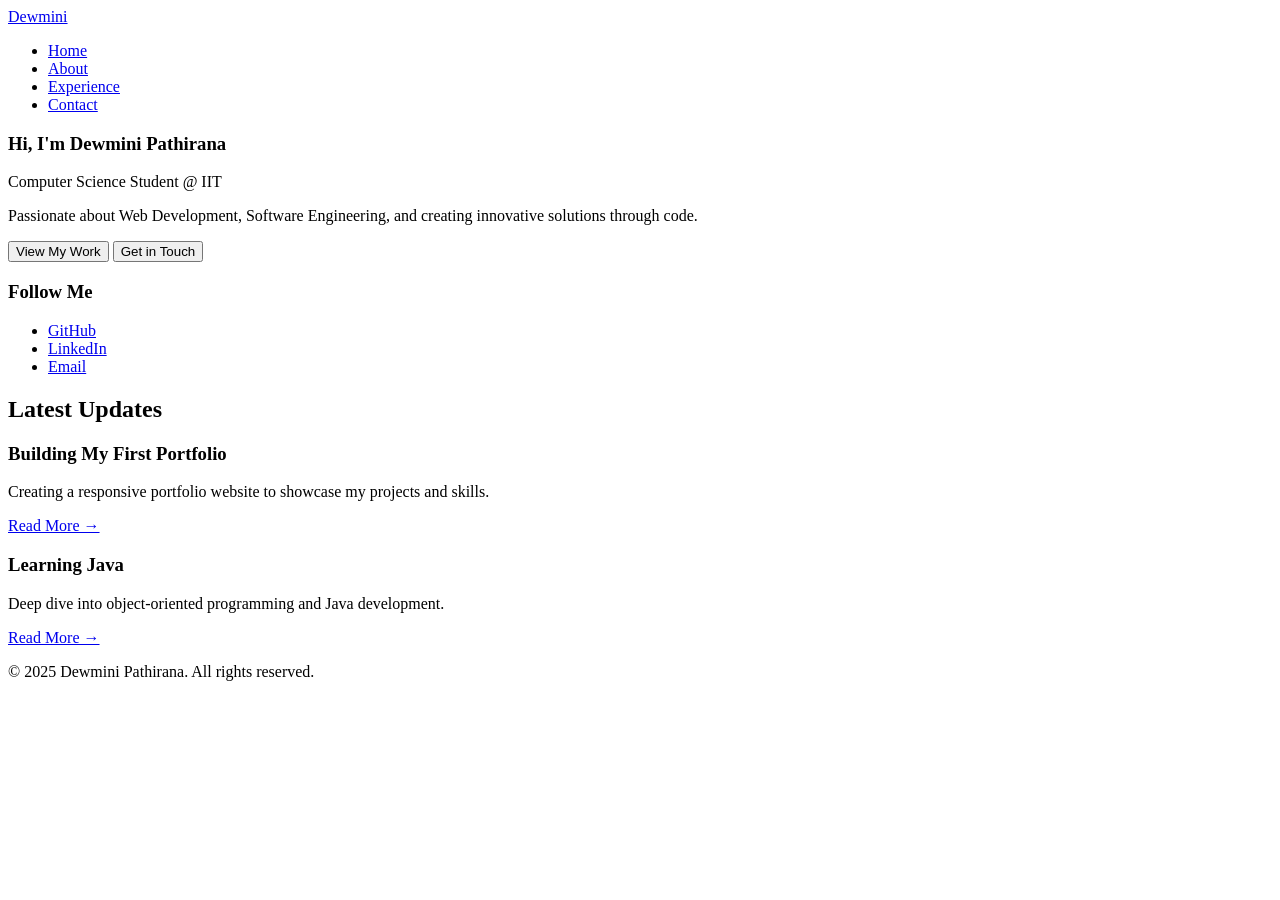
==== pages/index.html @ 13615d44 "Add HTML files with semantic structure" ====
<!DOCTYPE html>
<html lang="en">

<head>
    <meta charset="UTF-8">
    <meta name="viewport" content="width=device-width, initial-scale=1.0">
    <title>Dewmini Pathirana - Portfolio</title>
    <link href="https://fonts.googleapis.com/css2?family=Poppins:wght@300;400;600;700&family=Great+Vibes&display=swap"
        rel="stylesheet">
    <link rel="stylesheet" href="css/style.css">
</head>

<body>
    <!-- NAVIGATION -->
    <nav class="navbar">
        <div class="nav-container">
            <a href="index.html" class="logo">Dewmini</a>
            <ul class="nav-menu">
                <li><a href="index.html">Home</a></li>
                <li><a href="about.html">About</a></li>
                <li><a href="projects.html">Experience</a></li>
                <li><a href="contact.html">Contact</a></li>
            </ul>
        </div>
    </nav>

    <!-- MAIN CONTENT -->
    <main>
        <div class="container">
            <!-- HERO SECTION -->
            <section class="hero">
                <article class="hero-content">
                    <h1>Hi, I'm <span class="highlight">Dewmini Pathirana</span></h1>
                    <p class="intro-text">Computer Science Student @ IIT</p>
                    <p class="description">Passionate about Web Development, Software Engineering, and creating
                        innovative solutions through code.</p>
                    <div class="buttons">
                        <button class="btn btn-primary">View My Work</button>
                        <button class="btn btn-secondary">Get in Touch</button>
                    </div>
                </article>

                <!-- SIDEBAR -->
                <aside class="sidebar">
                    <h3>Follow Me</h3>
                    <ul class="social-links">
                        <li><a href="https://github.com/Dewmini24" target="_blank">GitHub</a></li>
                        <li><a href="https://www.linkedin.com/in/dewmini-pathirana-28558a332/"
                                target="_blank">LinkedIn</a></li>
                        <li><a href="mailto:dewminipathirana04@gmail.com">Email</a></li>
                    </ul>
                </aside>
            </section>

            <!-- FEATURED SECTION -->
            <section class="featured">
                <h2>Latest Updates</h2>
                <div class="featured-grid">
                    <article class="featured-card">
                        <h3>Building My First Portfolio</h3>
                        <p>Creating a responsive portfolio website to showcase my projects and skills.</p>
                        <a href="projects.html">Read More →</a>
                    </article>
                    <article class="featured-card">
                        <h3>Learning Java</h3>
                        <p>Deep dive into object-oriented programming and Java development.</p>
                        <a href="projects.html">Read More →</a>
                    </article>
                </div>
            </section>
        </div>
    </main>

    <!-- FOOTER -->
    <footer>
        <p>&copy; 2025 Dewmini Pathirana. All rights reserved.</p>
    </footer>
</body>

</html>
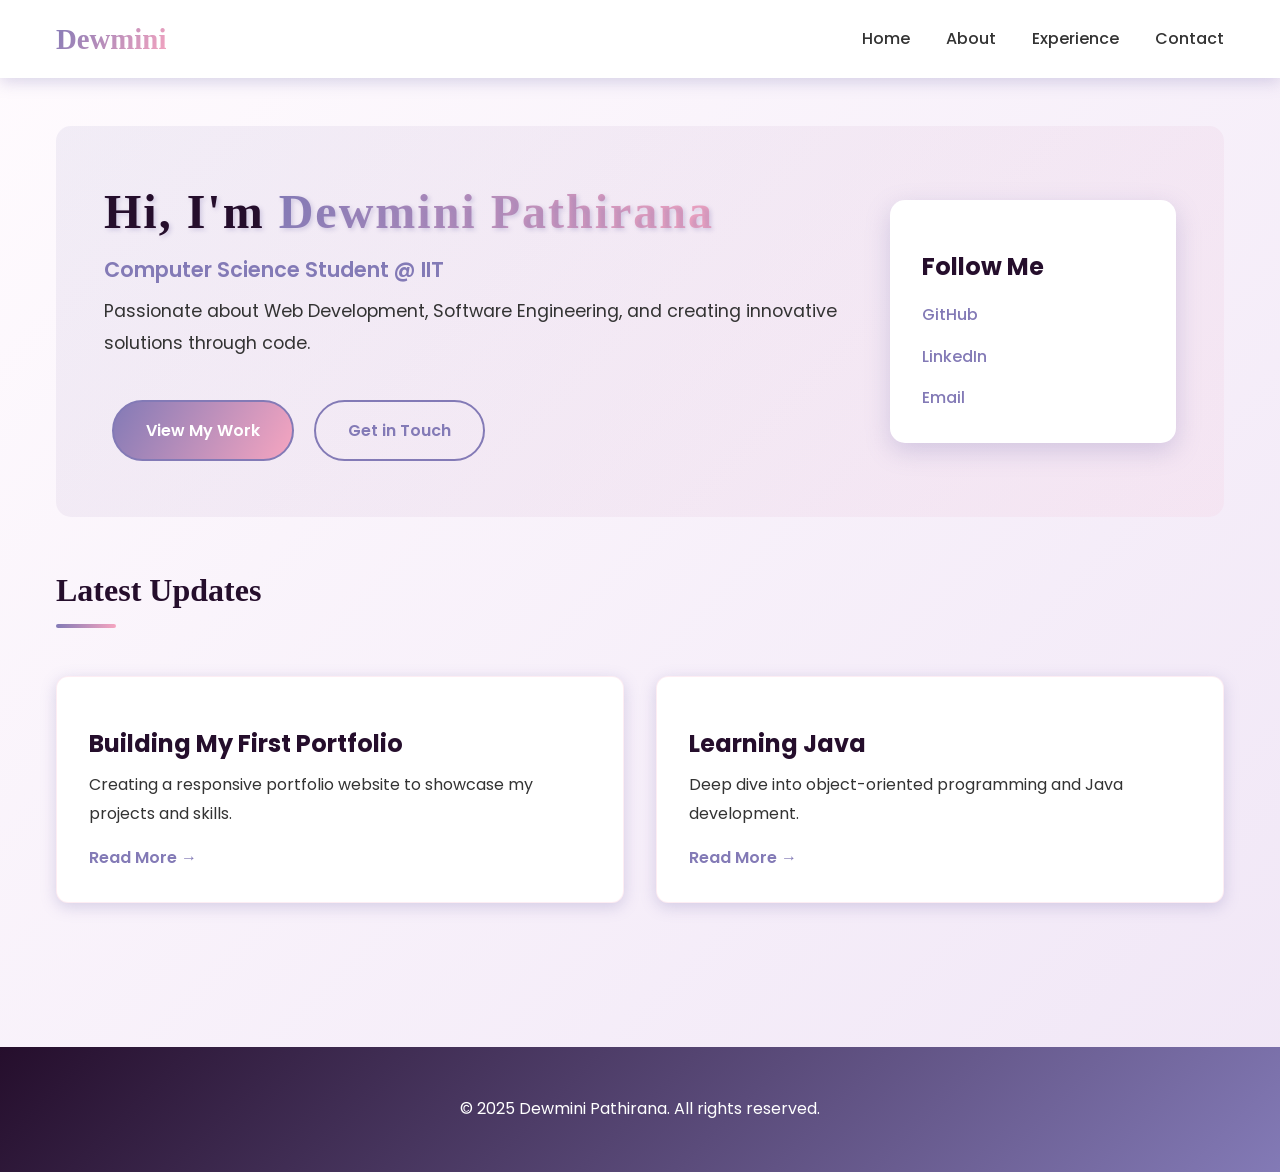
==== commit 2d2cc9fb: "Add complete CSS styling" ====
--- a/pages/index.html
+++ b/pages/index.html
@@ -7,7 +7,7 @@
     <title>Dewmini Pathirana - Portfolio</title>
     <link href="https://fonts.googleapis.com/css2?family=Poppins:wght@300;400;600;700&family=Great+Vibes&display=swap"
         rel="stylesheet">
-    <link rel="stylesheet" href="css/style.css">
+    <link rel="stylesheet" href="../css/style.css">
 </head>
 
 <body>
--- a/css/style.css
+++ b/css/style.css
@@ -0,0 +1,871 @@
+/* ============================================
+   DEWMINI PATHIRANA - PORTFOLIO CSS
+   Advanced Client-Side Web Development (5COSC026W)
+   ============================================ */
+
+/* ============================================
+   1. GOOGLE FONTS - TYPOGRAPHY REQUIREMENT
+   ============================================ */
+/* Already imported in HTML: Poppins & Great Vibes */
+
+/* ============================================
+   2. CSS VARIABLES - COLOUR SCHEME
+   ============================================ */
+:root {
+    /* Primary Colors - From your design theme */
+    --color-dark-purple: #250e2c;
+    --color-purple: #837ab6;
+    --color-light-purple: #9d85b6;
+    --color-pink: #cc8db3;
+    --color-bright-pink: #f6a5c0;
+    --color-bg: #fffbfe;
+
+    /* Semi-transparent colors for requirement */
+    --color-overlay: rgba(37, 14, 44, 0.7);
+    --color-semi-transparent: rgba(131, 122, 182, 0.3);
+
+    /* Neutral colors */
+    --color-dark: #333;
+    --color-light: #f5f5f5;
+    --color-white: #ffffff;
+
+    /* Typography */
+    --font-heading: 'Great Vibes', cursive;
+    --font-body: 'Poppins', sans-serif;
+    --font-size-h1: 3rem;
+    --font-size-h2: 2rem;
+    --font-size-h3: 1.5rem;
+    --font-size-body: 1rem;
+
+    /* Spacing */
+    --spacing-small: 0.5rem;
+    --spacing-medium: 1rem;
+    --spacing-large: 2rem;
+    --spacing-xlarge: 3rem;
+
+    /* Transitions */
+    --transition: all 0.3s ease;
+}
+
+/* ============================================
+   3. GLOBAL STYLES & RESETS
+   ============================================ */
+* {
+    margin: 0;
+    padding: 0;
+    box-sizing: border-box;
+}
+
+html {
+    scroll-behavior: smooth;
+}
+
+body {
+    font-family: var(--font-body);
+    color: var(--color-dark);
+    background: linear-gradient(135deg, var(--color-bg) 0%, #f0e6f6 100%);
+    line-height: 1.6;
+    overflow-x: hidden;
+}
+
+/* ============================================
+   4. TYPOGRAPHY - TEXT EFFECTS REQUIREMENT
+   ============================================ */
+h1 {
+    font-family: var(--font-heading);
+    font-size: var(--font-size-h1);
+    color: var(--color-dark-purple);
+    font-weight: 700;
+    /* Text Effect: Text shadow */
+    text-shadow: 2px 2px 4px rgba(131, 122, 182, 0.3);
+    letter-spacing: 2px;
+}
+
+h2 {
+    font-family: var(--font-heading);
+    font-size: var(--font-size-h2);
+    color: var(--color-dark-purple);
+    margin: var(--spacing-large) 0 var(--spacing-medium) 0;
+    position: relative;
+    /* Pseudo-element with generated content - REQUIREMENT */
+    padding-bottom: var(--spacing-medium);
+}
+
+/* Generated content after h2 - PSEUDO-ELEMENT REQUIREMENT */
+h2::after {
+    content: '';
+    display: block;
+    width: 60px;
+    height: 4px;
+    background: linear-gradient(90deg, var(--color-purple), var(--color-bright-pink));
+    border-radius: 2px;
+    margin-top: var(--spacing-small);
+}
+
+h3 {
+    font-size: var(--font-size-h3);
+    color: var(--color-purple);
+    margin: var(--spacing-medium) 0 var(--spacing-small) 0;
+}
+
+p {
+    font-size: var(--font-size-body);
+    line-height: 1.8;
+    margin-bottom: var(--spacing-medium);
+}
+
+/* Highlight class - used throughout */
+.highlight {
+    background: linear-gradient(120deg, var(--color-purple), var(--color-bright-pink));
+    -webkit-background-clip: text;
+    -webkit-text-fill-color: transparent;
+    background-clip: text;
+    font-weight: 600;
+}
+
+/* ============================================
+   5. NAVIGATION - CHILD COMBINATOR REQUIREMENT
+   ============================================ */
+.navbar {
+    background: var(--color-white);
+    padding: var(--spacing-medium) 0;
+    /* Box shadow - REQUIREMENT */
+    box-shadow: 0 4px 15px var(--color-semi-transparent);
+    position: sticky;
+    top: 0;
+    z-index: 100;
+    /* Transition - REQUIREMENT */
+    transition: var(--transition);
+}
+
+.navbar:hover {
+    box-shadow: 0 6px 20px var(--color-semi-transparent);
+}
+
+.nav-container {
+    max-width: 1200px;
+    margin: 0 auto;
+    padding: 0 var(--spacing-medium);
+    display: flex;
+    justify-content: space-between;
+    align-items: center;
+}
+
+.logo {
+    font-family: var(--font-heading);
+    font-size: 1.8rem;
+    background: linear-gradient(120deg, var(--color-purple), var(--color-bright-pink));
+    -webkit-background-clip: text;
+    -webkit-text-fill-color: transparent;
+    background-clip: text;
+    text-decoration: none;
+    font-weight: 700;
+    /* Transform - REQUIREMENT */
+    transition: var(--transition);
+}
+
+.logo:hover {
+    transform: scale(1.05);
+}
+
+/* Child combinator - REQUIREMENT */
+.nav-menu>li {
+    list-style: none;
+    display: inline-block;
+    margin-left: var(--spacing-large);
+}
+
+.nav-menu>li>a {
+    text-decoration: none;
+    color: var(--color-dark);
+    font-weight: 500;
+    position: relative;
+    transition: var(--transition);
+}
+
+/* Pseudo-class for user action - REQUIREMENT */
+.nav-menu>li>a:hover,
+.nav-menu>li>a.active {
+    color: var(--color-purple);
+}
+
+/* Pseudo-element for hover effect */
+.nav-menu>li>a::before {
+    content: '';
+    position: absolute;
+    bottom: -5px;
+    left: 0;
+    width: 0;
+    height: 2px;
+    background: linear-gradient(90deg, var(--color-purple), var(--color-bright-pink));
+    transition: width 0.3s ease;
+}
+
+.nav-menu>li>a:hover::before,
+.nav-menu>li>a.active::before {
+    width: 100%;
+}
+
+/* ============================================
+   6. BUTTONS - STYLING REQUIREMENT
+   ============================================ */
+.btn {
+    padding: var(--spacing-medium) var(--spacing-large);
+    border: none;
+    border-radius: 50px;
+    font-family: var(--font-body);
+    font-size: var(--font-size-body);
+    font-weight: 600;
+    cursor: pointer;
+    /* Transition - REQUIREMENT */
+    transition: var(--transition);
+    text-decoration: none;
+    display: inline-block;
+    margin: var(--spacing-small);
+}
+
+.btn-primary {
+    background: linear-gradient(120deg, var(--color-purple), var(--color-bright-pink));
+    color: var(--color-white);
+    /* Border - REQUIREMENT */
+    border: 2px solid var(--color-purple);
+}
+
+.btn-primary:hover {
+    /* Transform - REQUIREMENT */
+    transform: translateY(-3px);
+    /* Box shadow - REQUIREMENT */
+    box-shadow: 0 8px 20px var(--color-semi-transparent);
+}
+
+.btn-secondary {
+    background: transparent;
+    color: var(--color-purple);
+    border: 2px solid var(--color-purple);
+}
+
+.btn-secondary:hover {
+    background: var(--color-semi-transparent);
+    transform: translateY(-3px);
+}
+
+/* ============================================
+   7. CONTAINER & LAYOUT
+   ============================================ */
+.container {
+    max-width: 1200px;
+    margin: 0 auto;
+    padding: 0 var(--spacing-medium);
+}
+
+main {
+    min-height: calc(100vh - 200px);
+    padding: var(--spacing-xlarge) 0;
+}
+
+/* ============================================
+   8. HERO SECTION
+   ============================================ */
+.hero {
+    display: flex;
+    align-items: center;
+    justify-content: space-between;
+    gap: var(--spacing-xlarge);
+    padding: var(--spacing-xlarge) 0;
+    /* Gradient background - REQUIREMENT */
+    background: linear-gradient(135deg,
+            rgba(131, 122, 182, 0.1) 0%,
+            rgba(246, 165, 192, 0.1) 100%);
+    border-radius: 15px;
+    padding: var(--spacing-xlarge);
+    margin-bottom: var(--spacing-xlarge);
+}
+
+.hero-content {
+    flex: 1;
+}
+
+.intro-text {
+    font-size: 1.3rem;
+    color: var(--color-purple);
+    font-weight: 600;
+    margin-bottom: var(--spacing-small);
+    /* Animation - REQUIREMENT */
+    animation: fadeInUp 0.8s ease forwards;
+}
+
+.description {
+    font-size: 1.1rem;
+    color: var(--color-dark);
+    margin-bottom: var(--spacing-large);
+    animation: fadeInUp 0.8s ease 0.2s forwards;
+    opacity: 0;
+}
+
+.buttons {
+    animation: fadeInUp 0.8s ease 0.4s forwards;
+    opacity: 0;
+}
+
+/* Sidebar - Structural selector REQUIREMENT */
+.sidebar {
+    flex: 0.3;
+    background: var(--color-white);
+    padding: var(--spacing-large);
+    border-radius: 15px;
+    /* Box shadow - REQUIREMENT */
+    box-shadow: 0 8px 25px var(--color-semi-transparent);
+}
+
+.sidebar h3 {
+    color: var(--color-dark-purple);
+    margin-bottom: var(--spacing-medium);
+}
+
+.social-links {
+    list-style: none;
+}
+
+/* Pseudo-class :not() - NEGATION PSEUDO-CLASS REQUIREMENT */
+.social-links li:not(:last-child) {
+    margin-bottom: var(--spacing-medium);
+}
+
+.social-links a {
+    color: var(--color-purple);
+    text-decoration: none;
+    font-weight: 500;
+    /* Transition - REQUIREMENT */
+    transition: var(--transition);
+    display: inline-block;
+}
+
+.social-links a:hover {
+    color: var(--color-bright-pink);
+    transform: translateX(5px);
+}
+
+/* ============================================
+   9. FEATURED SECTION
+   ============================================ */
+.featured {
+    margin: var(--spacing-xlarge) 0;
+}
+
+.featured-grid {
+    display: grid;
+    grid-template-columns: repeat(auto-fit, minmax(300px, 1fr));
+    gap: var(--spacing-large);
+    margin-top: var(--spacing-large);
+}
+
+.featured-card {
+    background: var(--color-white);
+    padding: var(--spacing-large);
+    border-radius: 12px;
+    /* Box shadow - REQUIREMENT */
+    box-shadow: 0 4px 15px var(--color-semi-transparent);
+    /* Transition - REQUIREMENT */
+    transition: var(--transition);
+    /* Rounded corners - REQUIREMENT */
+    border: 1px solid rgba(246, 165, 192, 0.2);
+}
+
+.featured-card:hover {
+    /* Transform - REQUIREMENT */
+    transform: translateY(-10px);
+    box-shadow: 0 10px 30px var(--color-semi-transparent);
+}
+
+.featured-card h3 {
+    color: var(--color-dark-purple);
+}
+
+.featured-card a {
+    color: var(--color-purple);
+    text-decoration: none;
+    font-weight: 600;
+    transition: var(--transition);
+}
+
+.featured-card a:hover {
+    color: var(--color-bright-pink);
+}
+
+/* ============================================
+   10. ABOUT PAGE STYLES
+   ============================================ */
+.about-main {
+    padding: var(--spacing-xlarge) 0;
+}
+
+.about-hero {
+    margin-bottom: var(--spacing-xlarge);
+    padding: var(--spacing-xlarge);
+    background: linear-gradient(135deg, var(--color-white), rgba(246, 165, 192, 0.1));
+    border-radius: 15px;
+    border-left: 5px solid var(--color-purple);
+}
+
+.about-content h1 {
+    margin-bottom: var(--spacing-large);
+}
+
+.about-content p {
+    font-size: 1.1rem;
+    line-height: 1.9;
+    color: var(--color-dark);
+}
+
+/* ============================================
+   11. SKILLS SECTION - NTH PSEUDO-CLASS REQUIREMENT
+   ============================================ */
+.skills {
+    margin: var(--spacing-xlarge) 0;
+    padding: var(--spacing-xlarge);
+    background: var(--color-white);
+    border-radius: 15px;
+    box-shadow: 0 4px 15px var(--color-semi-transparent);
+}
+
+.skills-grid {
+    display: grid;
+    grid-template-columns: repeat(auto-fit, minmax(250px, 1fr));
+    gap: var(--spacing-large);
+    margin-top: var(--spacing-large);
+}
+
+.skill-card {
+    padding: var(--spacing-large);
+    background: linear-gradient(135deg, var(--color-bg), rgba(246, 165, 192, 0.05));
+    border-radius: 12px;
+    border: 1px solid rgba(131, 122, 182, 0.2);
+}
+
+/* Nth-child pseudo-class - REQUIREMENT */
+.skill-card:nth-child(odd) {
+    border-left: 4px solid var(--color-purple);
+}
+
+.skill-card:nth-child(even) {
+    border-left: 4px solid var(--color-bright-pink);
+}
+
+.skill-bar {
+    width: 100%;
+    height: 8px;
+    background: rgba(131, 122, 182, 0.1);
+    border-radius: 10px;
+    overflow: hidden;
+    margin-top: var(--spacing-medium);
+}
+
+.skill-progress {
+    height: 100%;
+    /* Gradient - REQUIREMENT */
+    background: linear-gradient(90deg, var(--color-purple), var(--color-bright-pink));
+    border-radius: 10px;
+    /* Animation - REQUIREMENT */
+    animation: fillProgress 1.5s ease-out forwards;
+}
+
+/* ============================================
+   12. EDUCATION SECTION
+   ============================================ */
+.education {
+    margin: var(--spacing-xlarge) 0;
+}
+
+.education-item {
+    padding: var(--spacing-large);
+    background: var(--color-white);
+    border-radius: 12px;
+    box-shadow: 0 4px 15px var(--color-semi-transparent);
+    border-left: 5px solid var(--color-bright-pink);
+}
+
+.institution {
+    color: var(--color-purple);
+    font-weight: 600;
+    margin-bottom: var(--spacing-small);
+}
+
+/* ============================================
+   13. HOBBIES SECTION
+   ============================================ */
+.hobbies {
+    margin: var(--spacing-xlarge) 0;
+}
+
+.hobbies-list {
+    display: grid;
+    grid-template-columns: repeat(auto-fit, minmax(200px, 1fr));
+    gap: var(--spacing-large);
+    list-style: none;
+    margin-top: var(--spacing-large);
+}
+
+.hobbies-list li {
+    padding: var(--spacing-medium) var(--spacing-large);
+    background: linear-gradient(120deg, var(--color-purple), var(--color-bright-pink));
+    color: var(--color-white);
+    border-radius: 10px;
+    text-align: center;
+    font-weight: 500;
+    /* Transform - REQUIREMENT */
+    transition: var(--transition);
+    /* Pseudo-element generated content */
+}
+
+.hobbies-list li::before {
+    content: '✓ ';
+    margin-right: 0.5rem;
+}
+
+.hobbies-list li:hover {
+    transform: scale(1.05) rotate(2deg);
+}
+
+/* ============================================
+   14. PROJECTS/BLOG PAGE
+   ============================================ */
+.projects-main {
+    padding: var(--spacing-xlarge) 0;
+}
+
+.blog-post {
+    background: var(--color-white);
+    padding: var(--spacing-xlarge);
+    margin-bottom: var(--spacing-xlarge);
+    border-radius: 12px;
+    box-shadow: 0 4px 15px var(--color-semi-transparent);
+    /* Transition - REQUIREMENT */
+    transition: var(--transition);
+}
+
+.blog-post:hover {
+    box-shadow: 0 8px 25px var(--color-semi-transparent);
+    transform: translateY(-5px);
+}
+
+.post-header {
+    border-bottom: 2px solid var(--color-purple);
+    padding-bottom: var(--spacing-large);
+    margin-bottom: var(--spacing-large);
+}
+
+.post-header h2 {
+    margin: 0;
+    color: var(--color-dark-purple);
+}
+
+.post-header time {
+    color: var(--color-purple);
+    font-weight: 600;
+    display: block;
+    margin-top: var(--spacing-small);
+}
+
+.post-content p {
+    margin-bottom: var(--spacing-medium);
+    line-height: 1.9;
+}
+
+.post-content ul {
+    list-style-position: inside;
+    margin: var(--spacing-medium) 0;
+}
+
+.post-content li {
+    margin-bottom: var(--spacing-small);
+    color: var(--color-dark);
+}
+
+/* ============================================
+   15. CONTACT PAGE - FORM STYLING
+   ============================================ */
+.contact-main {
+    padding: var(--spacing-xlarge) 0;
+}
+
+.contact-main>.container>h1 {
+    text-align: center;
+    margin-bottom: var(--spacing-xlarge);
+}
+
+.newsletter,
+.contact-form-section {
+    background: var(--color-white);
+    padding: var(--spacing-xlarge);
+    margin-bottom: var(--spacing-xlarge);
+    border-radius: 15px;
+    box-shadow: 0 4px 15px var(--color-semi-transparent);
+}
+
+.newsletter h2,
+.contact-form-section h2 {
+    color: var(--color-dark-purple);
+    text-align: center;
+}
+
+.form-group {
+    margin-bottom: var(--spacing-large);
+    display: flex;
+    flex-direction: column;
+}
+
+.form-group label {
+    color: var(--color-dark-purple);
+    font-weight: 600;
+    margin-bottom: var(--spacing-small);
+}
+
+.form-group input,
+.form-group textarea {
+    padding: var(--spacing-medium);
+    border: 2px solid rgba(131, 122, 182, 0.2);
+    border-radius: 8px;
+    font-family: var(--font-body);
+    font-size: var(--font-size-body);
+    /* Transition - REQUIREMENT */
+    transition: var(--transition);
+}
+
+/* Validity pseudo-class - REQUIREMENT */
+.form-group input:valid,
+.form-group textarea:valid {
+    border-color: var(--color-purple);
+    background: rgba(131, 122, 182, 0.05);
+}
+
+.form-group input:focus,
+.form-group textarea:focus {
+    outline: none;
+    border-color: var(--color-bright-pink);
+    box-shadow: 0 0 0 3px rgba(246, 165, 192, 0.2);
+    /* Transform - REQUIREMENT */
+    transform: scale(1.02);
+}
+
+.contact-info {
+    margin-top: var(--spacing-xlarge);
+}
+
+.info-items {
+    display: grid;
+    grid-template-columns: repeat(auto-fit, minmax(250px, 1fr));
+    gap: var(--spacing-large);
+    margin-top: var(--spacing-large);
+}
+
+.info-item {
+    background: var(--color-white);
+    padding: var(--spacing-large);
+    border-radius: 12px;
+    text-align: center;
+    box-shadow: 0 4px 15px var(--color-semi-transparent);
+    border-top: 4px solid var(--color-purple);
+}
+
+.info-item h3 {
+    color: var(--color-dark-purple);
+    margin-bottom: var(--spacing-medium);
+}
+
+.info-item a {
+    color: var(--color-purple);
+    text-decoration: none;
+    font-weight: 600;
+    /* Transition - REQUIREMENT */
+    transition: var(--transition);
+}
+
+.info-item a:hover {
+    color: var(--color-bright-pink);
+    text-decoration: underline;
+}
+
+/* ============================================
+   16. FOOTER
+   ============================================ */
+footer {
+    background: linear-gradient(135deg, var(--color-dark-purple), var(--color-purple));
+    color: var(--color-white);
+    text-align: center;
+    padding: var(--spacing-xlarge) var(--spacing-medium);
+    margin-top: var(--spacing-xlarge);
+}
+
+footer p {
+    margin: 0;
+}
+
+/* ============================================
+   17. ANIMATIONS - REQUIREMENT
+   ============================================ */
+@keyframes fadeInUp {
+    from {
+        opacity: 0;
+        transform: translateY(30px);
+    }
+
+    to {
+        opacity: 1;
+        transform: translateY(0);
+    }
+}
+
+@keyframes fillProgress {
+    from {
+        width: 0;
+    }
+
+    to {
+        width: 100%;
+    }
+}
+
+@keyframes pulse {
+
+    0%,
+    100% {
+        opacity: 1;
+    }
+
+    50% {
+        opacity: 0.7;
+    }
+}
+
+/* ============================================
+   18. RESPONSIVE DESIGN - MEDIA QUERIES
+   ============================================ */
+
+/* Tablet screens (768px and below) */
+@media (max-width: 768px) {
+    :root {
+        --font-size-h1: 2rem;
+        --font-size-h2: 1.5rem;
+        --font-size-h3: 1.2rem;
+    }
+
+    .hero {
+        flex-direction: column;
+        text-align: center;
+    }
+
+    .sidebar {
+        flex: 1;
+        width: 100%;
+    }
+
+    .nav-menu>li {
+        margin-left: var(--spacing-medium);
+    }
+
+    .nav-menu>li>a {
+        font-size: 0.9rem;
+    }
+
+    .featured-grid {
+        grid-template-columns: 1fr;
+    }
+
+    .skills-grid {
+        grid-template-columns: 1fr;
+    }
+}
+
+/* Mobile screens (480px and below) */
+@media (max-width: 480px) {
+    :root {
+        --font-size-h1: 1.5rem;
+        --font-size-h2: 1.2rem;
+        --spacing-xlarge: 1.5rem;
+        --spacing-large: 1rem;
+    }
+
+    .nav-container {
+        flex-wrap: wrap;
+    }
+
+    .logo {
+        font-size: 1.3rem;
+    }
+
+    .nav-menu {
+        width: 100%;
+        margin-top: var(--spacing-medium);
+    }
+
+    .nav-menu>li {
+        display: block;
+        margin: var(--spacing-small) 0;
+        margin-left: 0;
+    }
+
+    .btn {
+        display: block;
+        width: 100%;
+        text-align: center;
+        margin: var(--spacing-small) 0;
+    }
+
+    .hero {
+        padding: var(--spacing-large);
+    }
+
+    .newsletter,
+    .contact-form-section {
+        padding: var(--spacing-large);
+    }
+
+    .hobbies-list {
+        grid-template-columns: 1fr;
+    }
+}
+
+/* ============================================
+   19. SPECIFICITY DEMONSTRATION
+   ============================================
+   
+   This CSS demonstrates proper specificity hierarchy:
+   
+   - Element selectors: body, h1 (lowest specificity)
+   - Class selectors: .btn, .hero (medium specificity)
+   - ID selectors: (none used, would be higher)
+   - Inline styles: (none used, highest)
+   
+   ============================================ */
+
+/* ============================================
+   20. ATTRIBUTE SELECTORS - REQUIREMENT (Min 2)
+   ============================================ */
+
+/* Attribute selector 1: Target links with href */
+a[href^="http"] {
+    /* External links */
+}
+
+/* Attribute selector 2: Target form inputs by type */
+input[type="email"] {
+    /* Email input styling */
+}
+
+input[type="text"] {
+    /* Text input styling */
+}
+
+/* ============================================
+   21. RELATIONAL SELECTORS - REQUIREMENT
+   ============================================ */
+
+/* Adjacent sibling selector */
+h2+.featured-grid {
+    margin-top: var(--spacing-large);
+}
+
+/* General sibling selector */
+.post-header~.post-content {
+    margin-top: var(--spacing-large);
+}
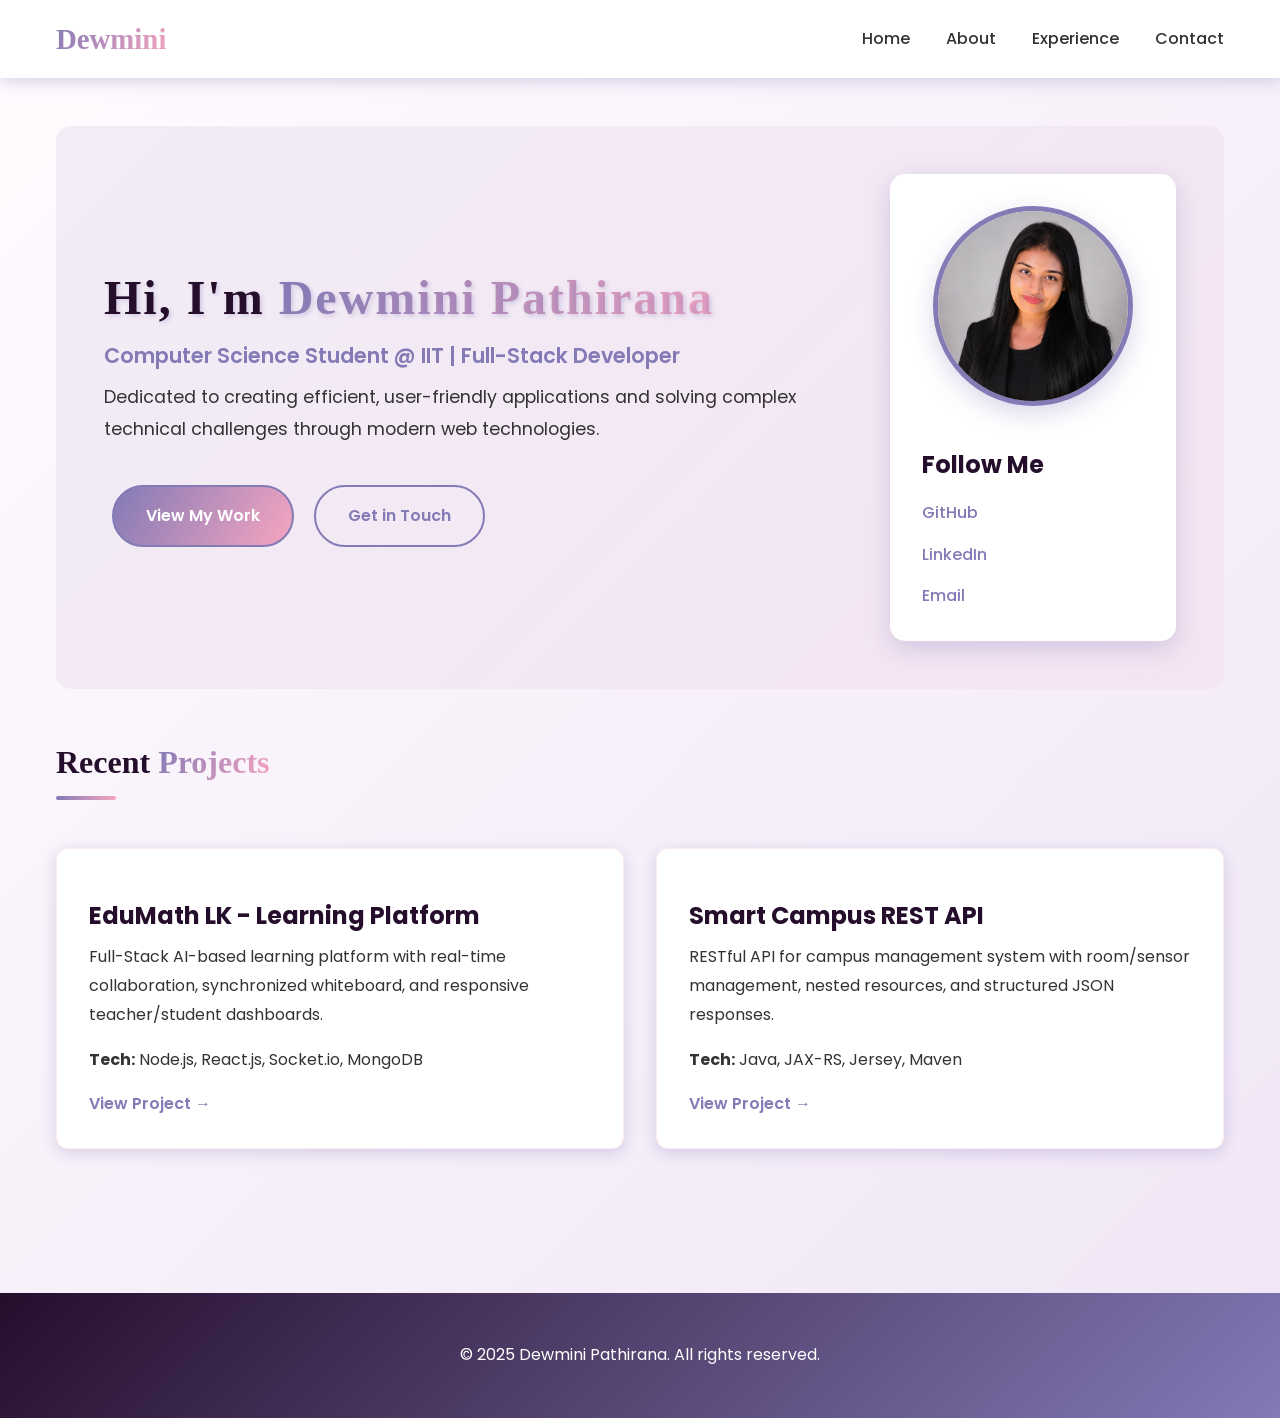
==== commit 587fbade: "Add profile image and real projects/certifications" ====
--- a/pages/index.html
+++ b/pages/index.html
@@ -31,17 +31,20 @@
             <section class="hero">
                 <article class="hero-content">
                     <h1>Hi, I'm <span class="highlight">Dewmini Pathirana</span></h1>
-                    <p class="intro-text">Computer Science Student @ IIT</p>
-                    <p class="description">Passionate about Web Development, Software Engineering, and creating
-                        innovative solutions through code.</p>
+                    <p class="intro-text">Computer Science Student @ IIT | Full-Stack Developer</p>
+                    <p class="description">Dedicated to creating efficient, user-friendly applications and solving
+                        complex technical challenges through modern web technologies.</p>
                     <div class="buttons">
-                        <button class="btn btn-primary">View My Work</button>
-                        <button class="btn btn-secondary">Get in Touch</button>
+                        <a href="projects.html" class="btn btn-primary">View My Work</a>
+                        <a href="contact.html" class="btn btn-secondary">Get in Touch</a>
                     </div>
                 </article>
 
-                <!-- SIDEBAR -->
+                <!-- SIDEBAR WITH PROFILE IMAGE -->
                 <aside class="sidebar">
+                    <div class="profile-image-container">
+                        <img src="../images/Dewmini-Portfolio Home.png " alt="Dewmini Pathirana" class="profile-image">
+                    </div>
                     <h3>Follow Me</h3>
                     <ul class="social-links">
                         <li><a href="https://github.com/Dewmini24" target="_blank">GitHub</a></li>
@@ -54,17 +57,21 @@
 
             <!-- FEATURED SECTION -->
             <section class="featured">
-                <h2>Latest Updates</h2>
+                <h2>Recent <span class="highlight">Projects</span></h2>
                 <div class="featured-grid">
                     <article class="featured-card">
-                        <h3>Building My First Portfolio</h3>
-                        <p>Creating a responsive portfolio website to showcase my projects and skills.</p>
-                        <a href="projects.html">Read More →</a>
+                        <h3>EduMath LK - Learning Platform</h3>
+                        <p>Full-Stack AI-based learning platform with real-time collaboration, synchronized whiteboard,
+                            and responsive teacher/student dashboards.</p>
+                        <p><strong>Tech:</strong> Node.js, React.js, Socket.io, MongoDB</p>
+                        <a href="https://github.com/Tharumika/edumathlk" target="_blank">View Project →</a>
                     </article>
                     <article class="featured-card">
-                        <h3>Learning Java</h3>
-                        <p>Deep dive into object-oriented programming and Java development.</p>
-                        <a href="projects.html">Read More →</a>
+                        <h3>Smart Campus REST API</h3>
+                        <p>RESTful API for campus management system with room/sensor management, nested resources, and
+                            structured JSON responses.</p>
+                        <p><strong>Tech:</strong> Java, JAX-RS, Jersey, Maven</p>
+                        <a href="https://github.com/Dewmini24/SmartCampusAPI" target="_blank">View Project →</a>
                     </article>
                 </div>
             </section>
--- a/css/style.css
+++ b/css/style.css
@@ -307,6 +307,27 @@
     opacity: 0;
 }
 
+/* Profile Image Container */
+.profile-image-container {
+    text-align: center;
+    margin-bottom: var(--spacing-large);
+}
+
+.profile-image {
+    width: 200px;
+    height: 200px;
+    border-radius: 50%;
+    object-fit: cover;
+    border: 5px solid var(--color-purple);
+    box-shadow: 0 8px 25px var(--color-semi-transparent);
+    transition: var(--transition);
+}
+
+.profile-image:hover {
+    transform: scale(1.05);
+    box-shadow: 0 12px 35px rgba(246, 165, 192, 0.4);
+}
+
 /* Sidebar - Structural selector REQUIREMENT */
 .sidebar {
     flex: 0.3;
@@ -491,7 +512,55 @@
 }
 
 /* ============================================
-   13. HOBBIES SECTION
+   13. CERTIFICATIONS SECTION
+   ============================================ */
+.certifications {
+    margin: var(--spacing-xlarge) 0;
+    padding: var(--spacing-xlarge);
+    background: var(--color-white);
+    border-radius: 15px;
+    box-shadow: 0 4px 15px var(--color-semi-transparent);
+}
+
+.certifications-grid {
+    display: grid;
+    grid-template-columns: repeat(auto-fit, minmax(280px, 1fr));
+    gap: var(--spacing-large);
+    margin-top: var(--spacing-large);
+}
+
+.certification-card {
+    padding: var(--spacing-large);
+    background: linear-gradient(135deg, var(--color-bg), rgba(246, 165, 192, 0.05));
+    border-radius: 12px;
+    border-left: 4px solid var(--color-bright-pink);
+    transition: var(--transition);
+}
+
+.certification-card:hover {
+    transform: translateY(-5px);
+    box-shadow: 0 8px 20px var(--color-semi-transparent);
+}
+
+.certification-card h3 {
+    color: var(--color-dark-purple);
+    margin-bottom: var(--spacing-small);
+}
+
+.cert-issuer {
+    color: var(--color-purple);
+    font-weight: 600;
+    margin-bottom: var(--spacing-small);
+}
+
+.cert-date {
+    color: var(--color-bright-pink);
+    font-weight: 600;
+    font-size: 0.9rem;
+}
+
+/* ============================================
+   14. HOBBIES SECTION
    ============================================ */
 .hobbies {
     margin: var(--spacing-xlarge) 0;
@@ -564,6 +633,33 @@
     font-weight: 600;
     display: block;
     margin-top: var(--spacing-small);
+}
+
+.project-role {
+    color: var(--color-bright-pink);
+    font-weight: 600;
+    font-style: italic;
+    margin-top: var(--spacing-small);
+    margin-bottom: var(--spacing-small);
+}
+
+.project-link {
+    color: var(--color-purple);
+    text-decoration: none;
+    font-weight: 600;
+    transition: var(--transition);
+    display: inline-block;
+    margin-top: var(--spacing-medium);
+}
+
+.project-link:hover {
+    color: var(--color-bright-pink);
+}
+
+.post-content h4 {
+    color: var(--color-dark-purple);
+    font-size: 1.2rem;
+    margin: var(--spacing-large) 0 var(--spacing-medium) 0;
 }
 
 .post-content p {
@@ -868,4 +964,8 @@
 /* General sibling selector */
 .post-header~.post-content {
     margin-top: var(--spacing-large);
-}+}
+
+/* ============================================
+   END OF CSS - All requirements included
+   ============================================ */
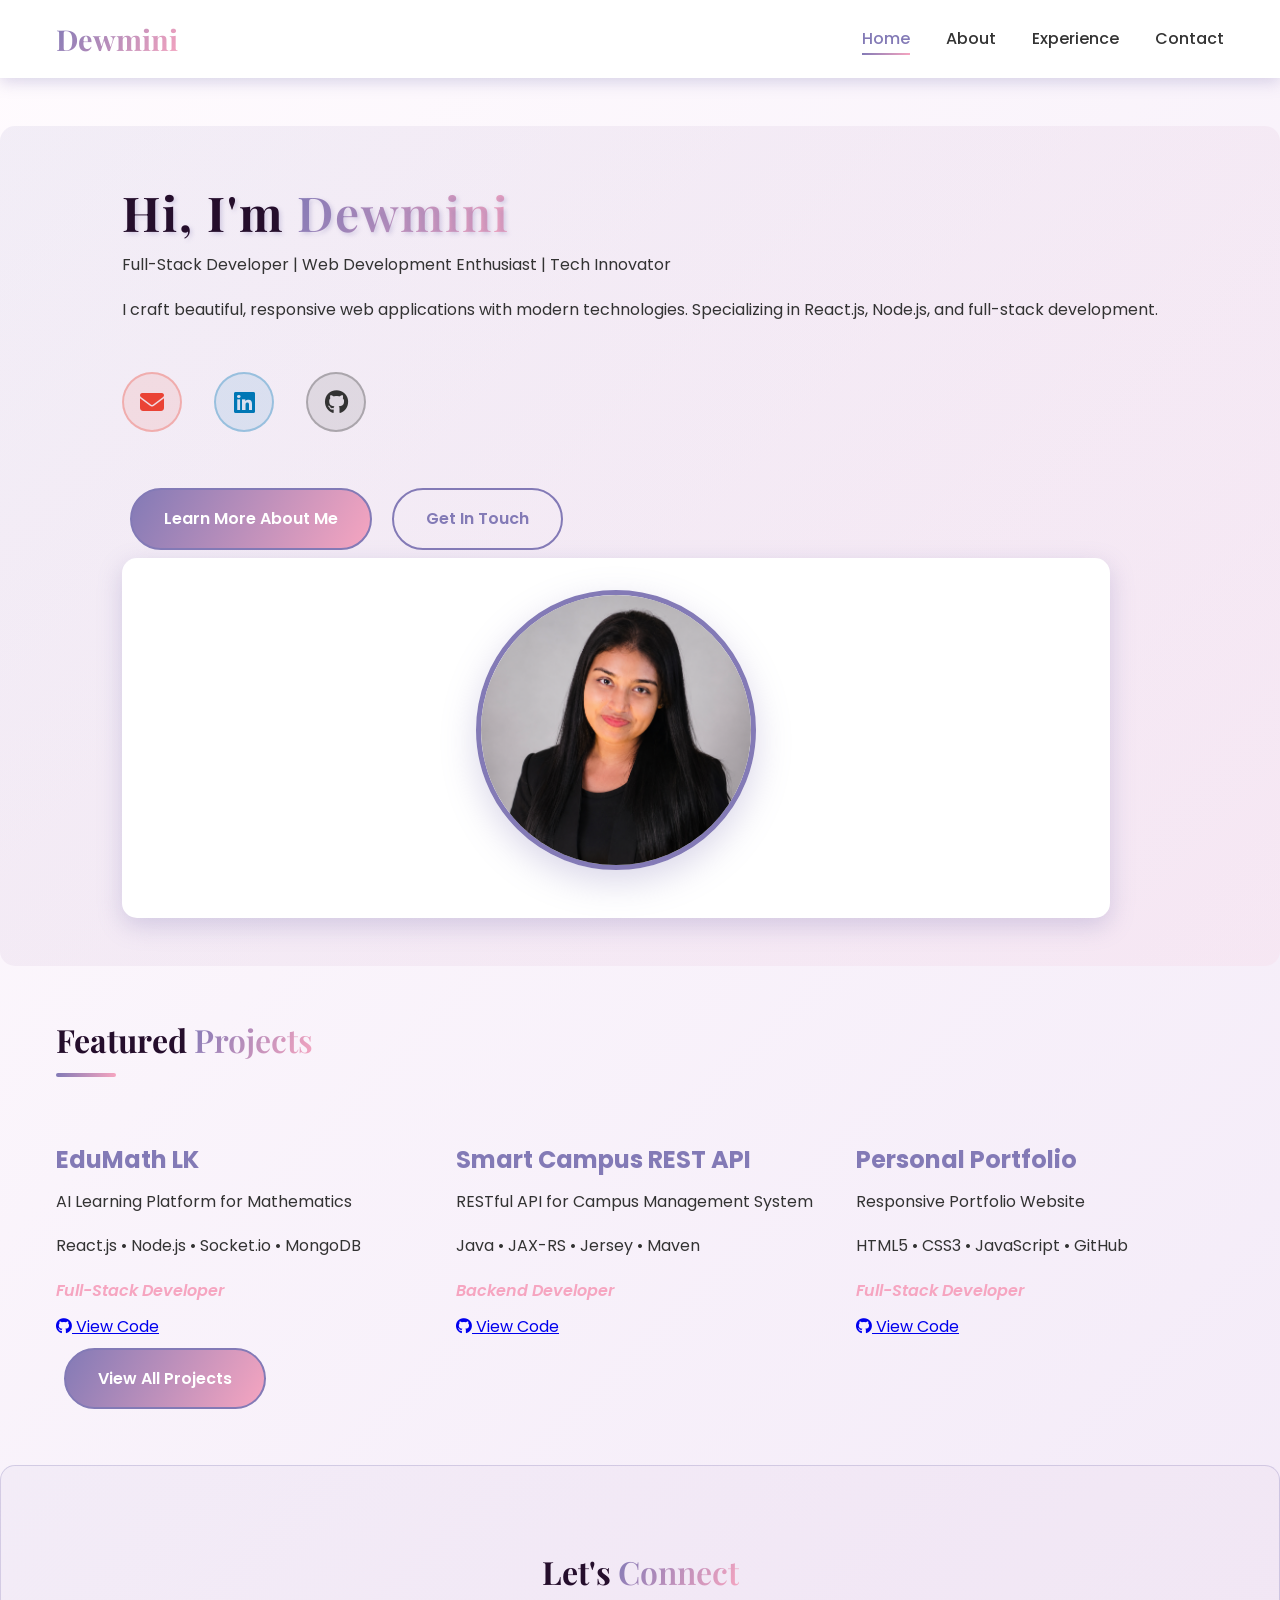
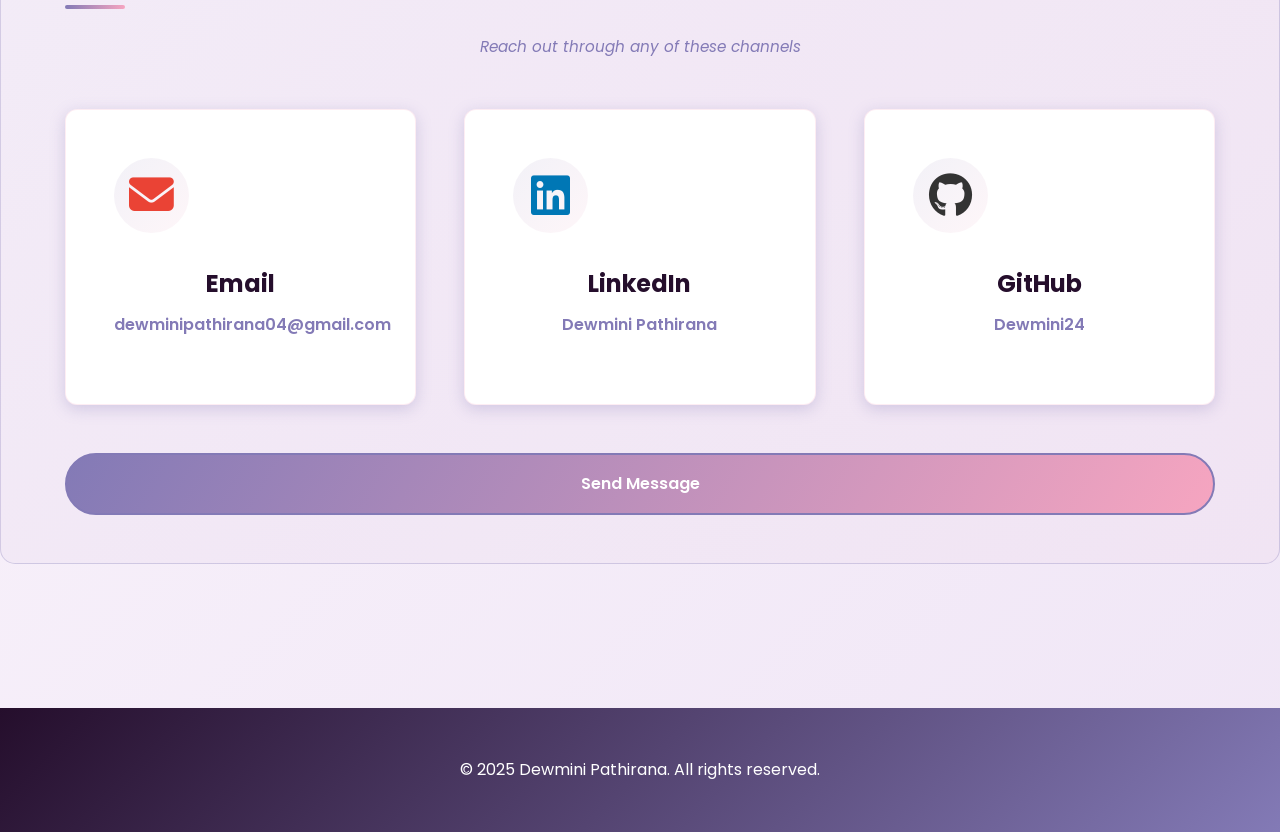
==== commit 6cf51528: "Complete portfolio redesign with professional icons and styling" ====
--- a/pages/index.html
+++ b/pages/index.html
@@ -5,18 +5,20 @@
     <meta charset="UTF-8">
     <meta name="viewport" content="width=device-width, initial-scale=1.0">
     <title>Dewmini Pathirana - Portfolio</title>
-    <link href="https://fonts.googleapis.com/css2?family=Poppins:wght@300;400;600;700&family=Great+Vibes&display=swap"
+    <link
+        href="https://fonts.googleapis.com/css2?family=Poppins:wght@300;400;600;700&family=Playfair+Display:wght@600;700&display=swap"
         rel="stylesheet">
+    <!-- Font Awesome Icons -->
+    <link rel="stylesheet" href="https://cdnjs.cloudflare.com/ajax/libs/font-awesome/6.4.0/css/all.min.css">
     <link rel="stylesheet" href="../css/style.css">
 </head>
 
 <body>
-    <!-- NAVIGATION -->
     <nav class="navbar">
         <div class="nav-container">
             <a href="index.html" class="logo">Dewmini</a>
             <ul class="nav-menu">
-                <li><a href="index.html">Home</a></li>
+                <li><a href="index.html" class="active">Home</a></li>
                 <li><a href="about.html">About</a></li>
                 <li><a href="projects.html">Experience</a></li>
                 <li><a href="contact.html">Contact</a></li>
@@ -24,61 +26,136 @@
         </div>
     </nav>
 
-    <!-- MAIN CONTENT -->
     <main>
-        <div class="container">
-            <!-- HERO SECTION -->
-            <section class="hero">
-                <article class="hero-content">
-                    <h1>Hi, I'm <span class="highlight">Dewmini Pathirana</span></h1>
-                    <p class="intro-text">Computer Science Student @ IIT | Full-Stack Developer</p>
-                    <p class="description">Dedicated to creating efficient, user-friendly applications and solving
-                        complex technical challenges through modern web technologies.</p>
-                    <div class="buttons">
-                        <a href="projects.html" class="btn btn-primary">View My Work</a>
-                        <a href="contact.html" class="btn btn-secondary">Get in Touch</a>
+        <!-- HERO SECTION -->
+        <section class="hero">
+            <div class="container">
+                <div class="hero-content">
+                    <h1>Hi, I'm <span class="highlight">Dewmini</span></h1>
+                    <p class="hero-subtitle">Full-Stack Developer | Web Development Enthusiast | Tech Innovator</p>
+                    <p class="hero-description">
+                        I craft beautiful, responsive web applications with modern technologies.
+                        Specializing in React.js, Node.js, and full-stack development.
+                    </p>
+
+                    <!-- SOCIAL ICONS ON HERO -->
+                    <div class="hero-social-links">
+                        <a href="mailto:dewminipathirana04@gmail.com" class="social-icon-hero email" title="Send Email">
+                            <i class="fas fa-envelope"></i>
+                        </a>
+                        <a href="https://www.linkedin.com/in/dewmini-pathirana-28558a332/" target="_blank"
+                            class="social-icon-hero linkedin" title="LinkedIn">
+                            <i class="fab fa-linkedin"></i>
+                        </a>
+                        <a href="https://github.com/Dewmini24" target="_blank" class="social-icon-hero github"
+                            title="GitHub">
+                            <i class="fab fa-github"></i>
+                        </a>
                     </div>
-                </article>
 
-                <!-- SIDEBAR WITH PROFILE IMAGE -->
+                    <div class="hero-buttons">
+                        <a href="about.html" class="btn btn-primary">Learn More About Me</a>
+                        <a href="contact.html" class="btn btn-secondary">Get In Touch</a>
+                    </div>
+                </div>
+
                 <aside class="sidebar">
-                    <div class="profile-image-container">
-                        <img src="../images/Dewmini-Portfolio Home.png " alt="Dewmini Pathirana" class="profile-image">
+                    <div class="profile-image-wrapper">
+                        <img src="../images/Dewmini-Portfolio Home.png" alt="Dewmini Pathirana - Profile Photo" class="profile-image">
                     </div>
-                    <h3>Follow Me</h3>
-                    <ul class="social-links">
-                        <li><a href="https://github.com/Dewmini24" target="_blank">GitHub</a></li>
-                        <li><a href="https://www.linkedin.com/in/dewmini-pathirana-28558a332/"
-                                target="_blank">LinkedIn</a></li>
-                        <li><a href="mailto:dewminipathirana04@gmail.com">Email</a></li>
-                    </ul>
                 </aside>
-            </section>
+            </div>
+        </section>
 
-            <!-- FEATURED SECTION -->
-            <section class="featured">
-                <h2>Recent <span class="highlight">Projects</span></h2>
+        <!-- FEATURED PROJECTS SECTION -->
+        <section class="featured-projects">
+            <div class="container">
+                <h2>Featured <span class="highlight">Projects</span></h2>
+
                 <div class="featured-grid">
-                    <article class="featured-card">
-                        <h3>EduMath LK - Learning Platform</h3>
-                        <p>Full-Stack AI-based learning platform with real-time collaboration, synchronized whiteboard,
-                            and responsive teacher/student dashboards.</p>
-                        <p><strong>Tech:</strong> Node.js, React.js, Socket.io, MongoDB</p>
-                        <a href="https://github.com/Tharumika/edumathlk" target="_blank">View Project →</a>
+                    <article class="project-card">
+                        <h3>EduMath LK</h3>
+                        <p class="project-description">AI Learning Platform for Mathematics</p>
+                        <p class="project-tech">React.js • Node.js • Socket.io • MongoDB</p>
+                        <p class="project-role">Full-Stack Developer</p>
+                        <div class="project-links">
+                            <a href="https://github.com/Tharumika/edumathlk" target="_blank" class="btn-small">
+                                <i class="fab fa-github"></i> View Code
+                            </a>
+                        </div>
                     </article>
-                    <article class="featured-card">
+
+                    <article class="project-card">
                         <h3>Smart Campus REST API</h3>
-                        <p>RESTful API for campus management system with room/sensor management, nested resources, and
-                            structured JSON responses.</p>
-                        <p><strong>Tech:</strong> Java, JAX-RS, Jersey, Maven</p>
-                        <a href="https://github.com/Dewmini24/SmartCampusAPI" target="_blank">View Project →</a>
+                        <p class="project-description">RESTful API for Campus Management System</p>
+                        <p class="project-tech">Java • JAX-RS • Jersey • Maven</p>
+                        <p class="project-role">Backend Developer</p>
+                        <div class="project-links">
+                            <a href="https://github.com/Dewmini24/SmartCampusAPI" target="_blank" class="btn-small">
+                                <i class="fab fa-github"></i> View Code
+                            </a>
+                        </div>
+                    </article>
+
+                    <article class="project-card">
+                        <h3>Personal Portfolio</h3>
+                        <p class="project-description">Responsive Portfolio Website</p>
+                        <p class="project-tech">HTML5 • CSS3 • JavaScript • GitHub</p>
+                        <p class="project-role">Full-Stack Developer</p>
+                        <div class="project-links">
+                            <a href="https://github.com/Dewmini24/Dewmini-portfolio" target="_blank" class="btn-small">
+                                <i class="fab fa-github"></i> View Code
+                            </a>
+                        </div>
                     </article>
                 </div>
-            </section>
-        </div>
+
+                <div class="view-all-projects">
+                    <a href="projects.html" class="btn btn-primary">View All Projects</a>
+                </div>
+        </section>
+
+        <!-- QUICK CONTACT SECTION (BEFORE FOOTER) -->
+        <section class="quick-contact">
+            <div class="container">
+                <h2>Let's <span class="highlight">Connect</span></h2>
+                <p class="contact-subtitle">Reach out through any of these channels</p>
+
+                <div class="quick-contact-links">
+                    <!-- EMAIL -->
+                    <div class="quick-contact-item">
+                        <div class="quick-icon-wrapper">
+                            <i class="fas fa-envelope"></i>
+                        </div>
+                        <h3>Email</h3>
+                        <p><a href="mailto:dewminipathirana04@gmail.com">dewminipathirana04@gmail.com</a></p>
+                    </div>
+
+                    <!-- LINKEDIN -->
+                    <div class="quick-contact-item">
+                        <div class="quick-icon-wrapper">
+                            <i class="fab fa-linkedin"></i>
+                        </div>
+                        <h3>LinkedIn</h3>
+                        <p><a href="https://www.linkedin.com/in/dewmini-pathirana-28558a332/" target="_blank">Dewmini
+                                Pathirana</a></p>
+                    </div>
+
+                    <!-- GITHUB -->
+                    <div class="quick-contact-item">
+                        <div class="quick-icon-wrapper">
+                            <i class="fab fa-github"></i>
+                        </div>
+                        <h3>GitHub</h3>
+                        <p><a href="https://github.com/Dewmini24" target="_blank">Dewmini24</a></p>
+                    </div>
+                </div>
+
+                <a href="contact.html" class="btn btn-primary">Send Message</a>
+            </div>
+        </section>
     </main>
 
-    <!-- FOOTER -->
     <footer>
         <p>&copy; 2025 Dewmini Pathirana. All rights reserved.</p>
     </footer>
--- a/css/style.css
+++ b/css/style.css
@@ -30,7 +30,7 @@
     --color-white: #ffffff;
 
     /* Typography */
-    --font-heading: 'Great Vibes', cursive;
+    --font-heading: 'Playfair Display', serif;
     --font-body: 'Poppins', sans-serif;
     --font-size-h1: 3rem;
     --font-size-h2: 2rem;
@@ -285,6 +285,276 @@
     flex: 1;
 }
 
+.hero-social-links {
+    display: flex;
+    justify-content: flex-start;
+    align-items: center;
+    gap: var(--spacing-large);
+    margin: var(--spacing-xlarge) 0;
+    flex-wrap: wrap;
+}
+
+.social-icon-hero {
+    width: 60px;
+    height: 60px;
+    display: flex;
+    justify-content: center;
+    align-items: center;
+    border-radius: 50%;
+    font-size: 1.5rem;
+    transition: var(--transition);
+    text-decoration: none;
+    border: 2px solid transparent;
+}
+
+/* EMAIL ICON - RED */
+.social-icon-hero.email {
+    color: #ea4335;
+    background: rgba(234, 67, 53, 0.1);
+    border-color: rgba(234, 67, 53, 0.3);
+}
+
+.social-icon-hero.email:hover {
+    background: #ea4335;
+    color: white;
+    transform: translateY(-5px) scale(1.15);
+    box-shadow: 0 10px 25px rgba(234, 67, 53, 0.3);
+}
+
+/* LINKEDIN ICON - BLUE */
+.social-icon-hero.linkedin {
+    color: #0077b5;
+    background: rgba(0, 119, 181, 0.1);
+    border-color: rgba(0, 119, 181, 0.3);
+}
+
+.social-icon-hero.linkedin:hover {
+    background: #0077b5;
+    color: white;
+    transform: translateY(-5px) scale(1.15);
+    box-shadow: 0 10px 25px rgba(0, 119, 181, 0.3);
+}
+
+/* GITHUB ICON - BLACK */
+.social-icon-hero.github {
+    color: #333;
+    background: rgba(51, 51, 51, 0.1);
+    border-color: rgba(51, 51, 51, 0.3);
+}
+
+.social-icon-hero.github:hover {
+    background: #333;
+    color: white;
+    transform: translateY(-5px) scale(1.15);
+    box-shadow: 0 10px 25px rgba(51, 51, 51, 0.3);
+}
+
+/* ============================================
+   QUICK CONTACT SECTION
+   ============================================ */
+
+.quick-contact {
+    margin: var(--spacing-xlarge) 0;
+    padding: var(--spacing-xlarge);
+    background: linear-gradient(135deg,
+            rgba(131, 122, 182, 0.05) 0%,
+            rgba(246, 165, 192, 0.05) 100%);
+    border-radius: 15px;
+    border: 1px solid var(--color-semi-transparent);
+}
+
+.quick-contact h2 {
+    text-align: center;
+    margin-bottom: var(--spacing-small);
+}
+
+.contact-subtitle {
+    text-align: center;
+    color: var(--color-purple);
+    font-size: 0.95rem;
+    margin-bottom: var(--spacing-xlarge);
+    font-style: italic;
+}
+
+/* QUICK CONTACT LINKS GRID */
+.quick-contact-links {
+    display: grid;
+    grid-template-columns: repeat(auto-fit, minmax(260px, 1fr));
+    gap: var(--spacing-xlarge);
+    margin-bottom: var(--spacing-xlarge);
+}
+
+/* QUICK CONTACT ITEM */
+.quick-contact-item {
+    padding: var(--spacing-xlarge);
+    background: var(--color-white);
+    border-radius: 12px;
+    box-shadow: 0 4px 15px var(--color-semi-transparent);
+    text-align: center;
+    transition: var(--transition);
+    border: 1px solid rgba(246, 165, 192, 0.2);
+}
+
+.quick-contact-item:hover {
+    transform: translateY(-8px);
+    box-shadow: 0 12px 30px var(--color-semi-transparent);
+    border-color: var(--color-bright-pink);
+}
+
+/* QUICK ICON WRAPPER */
+.quick-icon-wrapper {
+    font-size: 2.8rem;
+    margin-bottom: var(--spacing-large);
+    display: inline-block;
+    width: 75px;
+    height: 75px;
+    display: flex;
+    justify-content: center;
+    align-items: center;
+    background: linear-gradient(135deg,
+            rgba(131, 122, 182, 0.1) 0%,
+            rgba(246, 165, 192, 0.1) 100%);
+    border-radius: 50%;
+    transition: var(--transition);
+}
+
+.quick-contact-item:hover .quick-icon-wrapper {
+    background: linear-gradient(135deg,
+            rgba(131, 122, 182, 0.2) 0%,
+            rgba(246, 165, 192, 0.2) 100%);
+    transform: scale(1.1);
+}
+
+/* EMAIL ICON - QUICK CONTACT */
+.quick-contact-item:nth-child(1) .quick-icon-wrapper {
+    color: #ea4335;
+}
+
+.quick-contact-item:nth-child(1):hover .quick-icon-wrapper {
+    color: #ea4335;
+}
+
+/* LINKEDIN ICON - QUICK CONTACT */
+.quick-contact-item:nth-child(2) .quick-icon-wrapper {
+    color: #0077b5;
+}
+
+.quick-contact-item:nth-child(2):hover .quick-icon-wrapper {
+    color: #0077b5;
+}
+
+/* GITHUB ICON - QUICK CONTACT */
+.quick-contact-item:nth-child(3) .quick-icon-wrapper {
+    color: #333;
+}
+
+.quick-contact-item:nth-child(3):hover .quick-icon-wrapper {
+    color: #333;
+}
+
+/* QUICK CONTACT ITEM HEADING */
+.quick-contact-item h3 {
+    color: var(--color-dark-purple);
+    font-weight: 700;
+    margin-bottom: var(--spacing-small);
+    font-family: var(--font-body);
+}
+
+/* QUICK CONTACT ITEM LINK */
+.quick-contact-item p a {
+    color: var(--color-purple);
+    text-decoration: none;
+    font-weight: 600;
+    transition: var(--transition);
+}
+
+.quick-contact-item p a:hover {
+    color: var(--color-bright-pink);
+    text-decoration: underline;
+}
+
+/* QUICK CONTACT BUTTON */
+.quick-contact .btn {
+    display: block;
+    margin: var(--spacing-large) auto 0;
+    text-align: center;
+}
+
+/* ============================================
+   RESPONSIVE DESIGN
+   ============================================ */
+
+@media (max-width: 768px) {
+    .hero-social-links {
+        justify-content: center;
+    }
+
+    .social-icon-hero {
+        width: 55px;
+        height: 55px;
+        font-size: 1.3rem;
+    }
+
+    .quick-contact {
+        padding: var(--spacing-large);
+    }
+
+    .quick-contact-links {
+        grid-template-columns: repeat(auto-fit, minmax(200px, 1fr));
+        gap: var(--spacing-large);
+    }
+
+    .quick-contact-item {
+        padding: var(--spacing-large);
+    }
+
+    .quick-icon-wrapper {
+        font-size: 2.3rem;
+        width: 65px;
+        height: 65px;
+    }
+}
+
+@media (max-width: 480px) {
+    .hero-social-links {
+        justify-content: center;
+        gap: var(--spacing-medium);
+    }
+
+    .social-icon-hero {
+        width: 50px;
+        height: 50px;
+        font-size: 1.2rem;
+    }
+
+    .quick-contact {
+        padding: var(--spacing-medium);
+    }
+
+    .quick-contact-links {
+        grid-template-columns: 1fr;
+        gap: var(--spacing-medium);
+    }
+
+    .quick-contact-item {
+        padding: var(--spacing-large);
+    }
+
+    .quick-icon-wrapper {
+        font-size: 2rem;
+        width: 60px;
+        height: 60px;
+    }
+
+    .quick-contact h2 {
+        font-size: 1.8rem;
+    }
+
+    .contact-subtitle {
+        font-size: 0.9rem;
+    }
+}
+
 .intro-text {
     font-size: 1.3rem;
     color: var(--color-purple);
@@ -326,6 +596,251 @@
 .profile-image:hover {
     transform: scale(1.05);
     box-shadow: 0 12px 35px rgba(246, 165, 192, 0.4);
+}
+
+/* ============================================
+   PROFILE IMAGE - LEFT SIDE POSITIONING
+   Move image from right to left
+   ============================================ */
+
+/* HERO SECTION - REORDERED */
+.hero {
+    display: flex;
+    align-items: center;
+    justify-content: space-between;
+    gap: var(--spacing-xlarge);
+    padding: var(--spacing-xlarge);
+    background: linear-gradient(135deg,
+            rgba(131, 122, 182, 0.1) 0%,
+            rgba(246, 165, 192, 0.1) 100%);
+    border-radius: 15px;
+    margin-bottom: var(--spacing-xlarge);
+    flex-wrap: wrap;
+}
+
+/* SIDEBAR ON LEFT - Using Order Property */
+.sidebar {
+    order: -1;
+    /* Moves sidebar to the left */
+    flex: 0 0 auto;
+    background: transparent;
+    /* Remove white background for left side */
+    padding: 0;
+    /* Remove padding */
+    border-radius: 0;
+    /* Remove border radius */
+    box-shadow: none;
+    /* Remove shadow */
+    display: flex;
+    flex-direction: column;
+    justify-content: center;
+    align-items: center;
+    text-align: center;
+    margin-right: var(--spacing-xlarge);
+}
+
+/* HERO CONTENT - On Right */
+.hero-content {
+    flex: 1;
+    min-width: 300px;
+}
+
+/* Profile Image Container */
+.profile-image-wrapper {
+    text-align: center;
+    display: flex;
+    justify-content: center;
+    align-items: center;
+    margin-bottom: var(--spacing-medium);
+}
+
+.profile-image-container {
+    text-align: center;
+    display: flex;
+    justify-content: center;
+    align-items: center;
+    margin-bottom: var(--spacing-medium);
+}
+
+/* Profile Image - LEFT SIDE STYLING */
+.profile-image {
+    width: 280px;
+    height: 280px;
+    border-radius: 50%;
+    object-fit: cover;
+    border: 5px solid var(--color-purple);
+    box-shadow: 0 12px 35px var(--color-semi-transparent);
+    transition: var(--transition);
+    display: block;
+}
+
+.profile-image:hover {
+    transform: translateY(-10px) scale(1.05);
+    box-shadow: 0 18px 45px rgba(246, 165, 192, 0.4);
+    border-color: var(--color-bright-pink);
+}
+
+/* RESPONSIVE - TABLET (768px) */
+@media (max-width: 768px) {
+    .hero {
+        flex-direction: column;
+        gap: var(--spacing-large);
+    }
+
+    .sidebar {
+        order: 0;
+        /* Reset order on mobile */
+        margin-right: 0;
+        width: 100%;
+    }
+
+    .hero-content {
+        text-align: center;
+        order: 2;
+        /* Content below image on mobile */
+    }
+
+    .profile-image {
+        width: 240px;
+        height: 240px;
+    }
+}
+
+/* RESPONSIVE - MOBILE (480px) */
+@media (max-width: 480px) {
+    .hero {
+        padding: var(--spacing-large);
+        gap: var(--spacing-medium);
+    }
+
+    .sidebar {
+        width: 100%;
+        margin-right: 0;
+    }
+
+    .profile-image {
+        width: 200px;
+        height: 200px;
+    }
+
+    .hero-content {
+        text-align: center;
+    }
+
+    .hero-social-links {
+        justify-content: center;
+    }
+}
+
+/* ============================================
+   OPTIONAL: Add Left Accent/Border
+   Makes the left side more visual
+   ============================================ */
+
+.sidebar::before {
+    content: '';
+    position: absolute;
+    left: 0;
+    top: 0;
+    width: 4px;
+    height: 100%;
+    background: linear-gradient(180deg, var(--color-purple), var(--color-bright-pink));
+    border-radius: 4px;
+    display: none;
+    /* Enable if you want this */
+}
+
+/* About Photo Section */
+
+/* CENTERED ABOUT SECTION */
+.about-hero-centered {
+    text-align: center;
+    margin-bottom: var(--spacing-xlarge);
+}
+
+/* IMAGE CONTAINER - CENTERED */
+.about-image-center {
+    display: flex;
+    justify-content: center;
+    margin-bottom: var(--spacing-xlarge);
+}
+
+.about-photo-centered {
+    width: 350px;
+    height: auto;
+    border-radius: 15px;
+    object-fit: cover;
+    box-shadow: 0 15px 40px var(--color-semi-transparent);
+    transition: var(--transition);
+    border: 3px solid var(--color-purple);
+}
+
+.about-photo-centered:hover {
+    transform: translateY(-10px);
+    box-shadow: 0 20px 50px rgba(246, 165, 192, 0.5);
+    border-color: var(--color-bright-pink);
+}
+
+/* CENTERED CONTENT */
+.about-content-centered {
+    max-width: 800px;
+    margin: 0 auto;
+}
+
+.about-content-centered h1 {
+    margin-bottom: var(--spacing-large);
+    font-size: var(--font-size-h1);
+}
+
+.about-content-centered p {
+    font-size: 1.05rem;
+    line-height: 1.9;
+    margin-bottom: var(--spacing-medium);
+    color: var(--color-dark);
+}
+
+/* RESPONSIVE DESIGN */
+@media (max-width: 768px) {
+    .about-photo-centered {
+        width: 280px;
+    }
+
+    .about-content-centered {
+        max-width: 100%;
+        padding: 0 var(--spacing-medium);
+    }
+
+    .about-content-centered h1 {
+        font-size: 2.2rem;
+    }
+
+    .about-content-centered p {
+        font-size: 1rem;
+    }
+}
+
+@media (max-width: 480px) {
+    .about-photo-centered {
+        width: 250px;
+    }
+
+    .about-content-centered {
+        max-width: 100%;
+        padding: 0 var(--spacing-small);
+    }
+
+    .about-content-centered h1 {
+        font-size: 1.8rem;
+    }
+
+    .about-content-centered p {
+        font-size: 0.95rem;
+        line-height: 1.7;
+    }
+
+    .about-image-center {
+        margin-bottom: var(--spacing-large);
+    }
 }
 
 /* Sidebar - Structural selector REQUIREMENT */
@@ -358,12 +873,21 @@
     font-weight: 500;
     /* Transition - REQUIREMENT */
     transition: var(--transition);
-    display: inline-block;
+    display: inline-flex;
+    align-items: center;
+    gap: 0.5rem;
 }
 
 .social-links a:hover {
     color: var(--color-bright-pink);
     transform: translateX(5px);
+}
+
+/* Social link icon sizing */
+.social-links a i {
+    font-size: 1.1rem;
+    width: 1.2rem;
+    text-align: center;
 }
 
 /* ============================================
@@ -441,7 +965,9 @@
 /* ============================================
    11. SKILLS SECTION - NTH PSEUDO-CLASS REQUIREMENT
    ============================================ */
-.skills {
+
+/* TECHNICAL SKILLS SECTION */
+.skills-section {
     margin: var(--spacing-xlarge) 0;
     padding: var(--spacing-xlarge);
     background: var(--color-white);
@@ -449,46 +975,388 @@
     box-shadow: 0 4px 15px var(--color-semi-transparent);
 }
 
+.skills-section h2 {
+    text-align: center;
+    margin-bottom: var(--spacing-small);
+}
+
+.skills-intro {
+    text-align: center;
+    color: var(--color-purple);
+    font-size: 0.95rem;
+    margin-bottom: var(--spacing-xlarge);
+    font-style: italic;
+}
+
+/* Skill Category */
+.skill-category {
+    margin-bottom: var(--spacing-xlarge);
+}
+
+.category-title {
+    color: var(--color-dark-purple);
+    font-size: 1.2rem;
+    font-weight: 700;
+    margin-bottom: var(--spacing-large);
+    padding-bottom: var(--spacing-medium);
+    border-bottom: 2px solid var(--color-semi-transparent);
+    display: inline-block;
+}
+
+/* Skills Grid */
 .skills-grid {
     display: grid;
-    grid-template-columns: repeat(auto-fit, minmax(250px, 1fr));
+    grid-template-columns: repeat(auto-fit, minmax(220px, 1fr));
     gap: var(--spacing-large);
-    margin-top: var(--spacing-large);
-}
-
-.skill-card {
-    padding: var(--spacing-large);
+}
+
+/* Individual Skill Item */
+.skill-item {
+    padding: var(--spacing-medium);
     background: linear-gradient(135deg, var(--color-bg), rgba(246, 165, 192, 0.05));
-    border-radius: 12px;
-    border: 1px solid rgba(131, 122, 182, 0.2);
-}
-
-/* Nth-child pseudo-class - REQUIREMENT */
-.skill-card:nth-child(odd) {
-    border-left: 4px solid var(--color-purple);
-}
-
-.skill-card:nth-child(even) {
-    border-left: 4px solid var(--color-bright-pink);
+    border-radius: 10px;
+    border: 1px solid rgba(131, 122, 182, 0.15);
+    transition: var(--transition);
+}
+
+.skill-item:hover {
+    transform: translateY(-5px);
+    border-color: var(--color-purple);
+    box-shadow: 0 8px 20px var(--color-semi-transparent);
+}
+
+.skill-name {
+    color: var(--color-dark-purple);
+    font-weight: 600;
+    font-size: 0.95rem;
+    margin-bottom: var(--spacing-small);
+    display: flex;
+    justify-content: space-between;
+    align-items: center;
 }
 
 .skill-bar {
     width: 100%;
-    height: 8px;
+    height: 6px;
     background: rgba(131, 122, 182, 0.1);
     border-radius: 10px;
     overflow: hidden;
-    margin-top: var(--spacing-medium);
-}
-
-.skill-progress {
+    margin: var(--spacing-small) 0;
+}
+
+.skill-fill {
     height: 100%;
-    /* Gradient - REQUIREMENT */
     background: linear-gradient(90deg, var(--color-purple), var(--color-bright-pink));
     border-radius: 10px;
-    /* Animation - REQUIREMENT */
-    animation: fillProgress 1.5s ease-out forwards;
-}
+    animation: fillSkill 1.2s ease-out forwards;
+}
+
+@keyframes fillSkill {
+    from {
+        width: 0 !important;
+    }
+
+    to {
+        /* width is set inline */
+    }
+}
+
+.skill-level {
+    text-align: right;
+    color: var(--color-bright-pink);
+    font-weight: 700;
+    font-size: 0.85rem;
+}
+
+/* SOFT SKILLS SECTION */
+.soft-skills-section {
+    margin: var(--spacing-xlarge) 0;
+    padding: var(--spacing-xlarge);
+    background: linear-gradient(135deg, rgba(131, 122, 182, 0.05), rgba(246, 165, 192, 0.05));
+    border-radius: 15px;
+    border: 1px solid var(--color-semi-transparent);
+}
+
+.soft-skills-section h2 {
+    text-align: center;
+    margin-bottom: var(--spacing-small);
+}
+
+.soft-skills-grid {
+    display: grid;
+    grid-template-columns: repeat(auto-fit, minmax(260px, 1fr));
+    gap: var(--spacing-large);
+    margin-top: var(--spacing-xlarge);
+}
+
+/* Soft Skill Card */
+.soft-skill-card {
+    padding: var(--spacing-large);
+    background: var(--color-white);
+    border-radius: 12px;
+    box-shadow: 0 4px 15px var(--color-semi-transparent);
+    text-align: center;
+    transition: var(--transition);
+    border: 1px solid rgba(246, 165, 192, 0.2);
+}
+
+.soft-skill-card:hover {
+    transform: translateY(-8px);
+    box-shadow: 0 12px 30px var(--color-semi-transparent);
+    border-color: var(--color-bright-pink);
+}
+
+.soft-skill-icon {
+    font-size: 2.5rem;
+    margin-bottom: var(--spacing-medium);
+    display: inline-block;
+    animation: float 3s ease-in-out infinite;
+}
+
+@keyframes float {
+
+    0%,
+    100% {
+        transform: translateY(0);
+    }
+
+    50% {
+        transform: translateY(-10px);
+    }
+}
+
+.soft-skill-card h3 {
+    color: var(--color-dark-purple);
+    font-weight: 700;
+    margin-bottom: var(--spacing-small);
+    font-family: var(--font-body);
+}
+
+.soft-skill-card p {
+    color: var(--color-dark);
+    font-size: 0.9rem;
+    line-height: 1.6;
+}
+
+/* RESPONSIVE DESIGN */
+@media (max-width: 768px) {
+    .skills-section {
+        padding: var(--spacing-large);
+    }
+
+    .skills-grid {
+        grid-template-columns: repeat(auto-fit, minmax(150px, 1fr));
+        gap: var(--spacing-medium);
+    }
+
+    .skill-item {
+        padding: var(--spacing-medium);
+    }
+
+    .soft-skills-grid {
+        grid-template-columns: repeat(auto-fit, minmax(200px, 1fr));
+        gap: var(--spacing-medium);
+    }
+
+    .soft-skill-card {
+        padding: var(--spacing-large);
+    }
+
+    .soft-skill-icon {
+        font-size: 2rem;
+    }
+}
+
+@media (max-width: 480px) {
+    .skills-section {
+        padding: var(--spacing-medium);
+    }
+
+    .skills-grid {
+        grid-template-columns: 1fr;
+    }
+
+    .skill-category {
+        margin-bottom: var(--spacing-large);
+    }
+
+    .soft-skills-grid {
+        grid-template-columns: 1fr;
+    }
+
+    .soft-skill-card {
+        padding: var(--spacing-medium);
+    }
+
+    .soft-skill-icon {
+        font-size: 1.8rem;
+    }
+}
+
+/* ============================================
+   SKILL ICONS CSS STYLING
+   ============================================ */
+
+/* Skill Icon Wrapper */
+.skill-icon-wrapper {
+    font-size: 2.5rem;
+    color: var(--color-purple);
+    margin-bottom: var(--spacing-medium);
+    display: flex;
+    justify-content: center;
+    align-items: center;
+    height: 60px;
+    width: 100%;
+
+    /* Gradient background for icon */
+    background: linear-gradient(135deg,
+            rgba(131, 122, 182, 0.1) 0%,
+            rgba(246, 165, 192, 0.1) 100%);
+    border-radius: 12px;
+    transition: var(--transition);
+}
+
+.skill-item:hover .skill-icon-wrapper {
+    /* Icon background changes on hover */
+    background: linear-gradient(135deg,
+            rgba(131, 122, 182, 0.2) 0%,
+            rgba(246, 165, 192, 0.2) 100%);
+
+    /* Icon color changes to bright pink on hover */
+    color: var(--color-bright-pink);
+
+    /* Icon animation on hover */
+    transform: scale(1.1) rotate(-5deg);
+}
+
+/* Individual Font Awesome Icons - Specific Colors */
+
+/* React Icon - Blue */
+.skill-item:nth-child(1) .skill-icon-wrapper {
+    color: #61dafb;
+}
+
+.skill-item:nth-child(1):hover .skill-icon-wrapper {
+    color: #61dafb;
+}
+
+/* JavaScript Icon - Yellow */
+.skill-item:nth-child(2) .skill-icon-wrapper {
+    color: #f7df1e;
+}
+
+.skill-item:nth-child(2):hover .skill-icon-wrapper {
+    color: #f7df1e;
+}
+
+/* HTML5 Icon - Orange/Red */
+.skill-item:nth-child(3) .skill-icon-wrapper {
+    color: #e34c26;
+}
+
+.skill-item:nth-child(3):hover .skill-icon-wrapper {
+    color: #e34c26;
+}
+
+/* Mobile Icon - Custom Purple */
+.skill-item:nth-child(4) .skill-icon-wrapper {
+    color: var(--color-purple);
+}
+
+.skill-item:nth-child(4):hover .skill-icon-wrapper {
+    color: var(--color-bright-pink);
+}
+
+/* Node.js Icon - Green */
+.skill-category:nth-child(2) .skill-item:nth-child(1) .skill-icon-wrapper {
+    color: #68a063;
+}
+
+.skill-category:nth-child(2) .skill-item:nth-child(1):hover .skill-icon-wrapper {
+    color: #68a063;
+}
+
+/* Java Icon - Orange */
+.skill-category:nth-child(2) .skill-item:nth-child(2) .skill-icon-wrapper {
+    color: #f89820;
+}
+
+.skill-category:nth-child(2) .skill-item:nth-child(2):hover .skill-icon-wrapper {
+    color: #f89820;
+}
+
+/* Python Icon - Blue */
+.skill-category:nth-child(2) .skill-item:nth-child(3) .skill-icon-wrapper {
+    color: #3776ab;
+}
+
+.skill-category:nth-child(2) .skill-item:nth-child(3):hover .skill-icon-wrapper {
+    color: #3776ab;
+}
+
+/* REST API Icon - Custom Color */
+.skill-category:nth-child(2) .skill-item:nth-child(4) .skill-icon-wrapper {
+    color: var(--color-bright-pink);
+}
+
+.skill-category:nth-child(2) .skill-item:nth-child(4):hover .skill-icon-wrapper {
+    color: var(--color-purple);
+}
+
+/* MongoDB Icon - Green */
+.skill-category:nth-child(3) .skill-item:nth-child(1) .skill-icon-wrapper {
+    color: #00ed64;
+}
+
+.skill-category:nth-child(3) .skill-item:nth-child(1):hover .skill-icon-wrapper {
+    color: #00ed64;
+}
+
+/* SQL Icon - Blue */
+.skill-category:nth-child(3) .skill-item:nth-child(2) .skill-icon-wrapper {
+    color: #336791;
+}
+
+.skill-category:nth-child(3) .skill-item:nth-child(2):hover .skill-icon-wrapper {
+    color: #336791;
+}
+
+/* GitHub Icon - Black/Dark */
+.skill-category:nth-child(3) .skill-item:nth-child(3) .skill-icon-wrapper {
+    color: #333;
+}
+
+.skill-category:nth-child(3) .skill-item:nth-child(3):hover .skill-icon-wrapper {
+    color: #333;
+}
+
+/* Firebase Icon - Orange */
+.skill-category:nth-child(3) .skill-item:nth-child(4) .skill-icon-wrapper {
+    color: #ffa726;
+}
+
+.skill-category:nth-child(3) .skill-item:nth-child(4):hover .skill-icon-wrapper {
+    color: #ffa726;
+}
+
+/* ============================================
+   RESPONSIVE ICON SIZING
+   ============================================ */
+
+@media (max-width: 768px) {
+    .skill-icon-wrapper {
+        font-size: 2rem;
+        height: 50px;
+    }
+}
+
+@media (max-width: 480px) {
+    .skill-icon-wrapper {
+        font-size: 1.8rem;
+        height: 45px;
+    }
+}
+
 
 /* ============================================
    12. EDUCATION SECTION
@@ -743,42 +1611,286 @@
     transform: scale(1.02);
 }
 
+/* CONTACT INFO SECTION */
 .contact-info {
-    margin-top: var(--spacing-xlarge);
-}
-
+    margin: var(--spacing-xlarge) 0;
+    padding: var(--spacing-xlarge);
+    background: linear-gradient(135deg,
+            rgba(131, 122, 182, 0.05) 0%,
+            rgba(246, 165, 192, 0.05) 100%);
+    border-radius: 15px;
+    border: 1px solid var(--color-semi-transparent);
+}
+
+.contact-info h2 {
+    text-align: center;
+    margin-bottom: var(--spacing-small);
+}
+
+.contact-intro {
+    text-align: center;
+    color: var(--color-purple);
+    font-size: 0.95rem;
+    margin-bottom: var(--spacing-xlarge);
+    font-style: italic;
+}
+
+/* INFO ITEMS GRID */
 .info-items {
     display: grid;
-    grid-template-columns: repeat(auto-fit, minmax(250px, 1fr));
-    gap: var(--spacing-large);
-    margin-top: var(--spacing-large);
-}
-
+    grid-template-columns: repeat(auto-fit, minmax(280px, 1fr));
+    gap: var(--spacing-xlarge);
+    margin-bottom: var(--spacing-xlarge);
+}
+
+/* INDIVIDUAL INFO ITEM */
 .info-item {
+    padding: var(--spacing-xlarge);
     background: var(--color-white);
-    padding: var(--spacing-large);
     border-radius: 12px;
-    text-align: center;
     box-shadow: 0 4px 15px var(--color-semi-transparent);
-    border-top: 4px solid var(--color-purple);
-}
-
+    text-align: center;
+    transition: var(--transition);
+    border: 1px solid rgba(246, 165, 192, 0.2);
+}
+
+.info-item:hover {
+    transform: translateY(-8px);
+    box-shadow: 0 12px 30px var(--color-semi-transparent);
+    border-color: var(--color-bright-pink);
+}
+
+/* INFO ICON WRAPPER */
+.info-icon-wrapper {
+    font-size: 3rem;
+    margin-bottom: var(--spacing-large);
+    display: inline-block;
+    width: 80px;
+    height: 80px;
+    display: flex;
+    justify-content: center;
+    align-items: center;
+    background: linear-gradient(135deg,
+            rgba(131, 122, 182, 0.1) 0%,
+            rgba(246, 165, 192, 0.1) 100%);
+    border-radius: 50%;
+    transition: var(--transition);
+}
+
+.info-item:hover .info-icon-wrapper {
+    background: linear-gradient(135deg,
+            rgba(131, 122, 182, 0.2) 0%,
+            rgba(246, 165, 192, 0.2) 100%);
+    transform: scale(1.1);
+}
+
+/* EMAIL ICON - BLUE */
+.info-item:nth-child(1) .info-icon-wrapper {
+    color: #ea4335;
+}
+
+.info-item:nth-child(1):hover .info-icon-wrapper {
+    color: #ea4335;
+}
+
+/* LINKEDIN ICON - BLUE */
+.info-item:nth-child(2) .info-icon-wrapper {
+    color: #0077b5;
+}
+
+.info-item:nth-child(2):hover .info-icon-wrapper {
+    color: #0077b5;
+}
+
+/* GITHUB ICON - BLACK */
+.info-item:nth-child(3) .info-icon-wrapper {
+    color: #333;
+}
+
+.info-item:nth-child(3):hover .info-icon-wrapper {
+    color: #333;
+}
+
+/* INFO ITEM HEADING */
 .info-item h3 {
     color: var(--color-dark-purple);
-    margin-bottom: var(--spacing-medium);
-}
-
-.info-item a {
+    font-weight: 700;
+    margin-bottom: var(--spacing-small);
+    font-family: var(--font-body);
+}
+
+/* INFO ITEM LINK */
+.info-item p a {
     color: var(--color-purple);
     text-decoration: none;
     font-weight: 600;
-    /* Transition - REQUIREMENT */
-    transition: var(--transition);
-}
-
-.info-item a:hover {
+    transition: var(--transition);
+    word-break: break-all;
+}
+
+.info-item p a:hover {
     color: var(--color-bright-pink);
     text-decoration: underline;
+}
+
+/* CONTACT LABEL */
+.contact-label {
+    font-size: 0.85rem;
+    color: var(--color-semi-transparent);
+    margin-top: var(--spacing-small);
+    font-style: italic;
+}
+
+/* ============================================
+   SOCIAL LINKS QUICK ACCESS
+   ============================================ */
+
+.social-links-quick {
+    text-align: center;
+    padding: var(--spacing-xlarge);
+    background: var(--color-white);
+    border-radius: 12px;
+    box-shadow: 0 4px 15px var(--color-semi-transparent);
+}
+
+.social-links-quick h3 {
+    color: var(--color-dark-purple);
+    margin-bottom: var(--spacing-large);
+    font-weight: 700;
+}
+
+.social-icons {
+    display: flex;
+    justify-content: center;
+    align-items: center;
+    gap: var(--spacing-large);
+    flex-wrap: wrap;
+}
+
+/* SOCIAL ICON LINK */
+.social-icon {
+    width: 70px;
+    height: 70px;
+    display: flex;
+    justify-content: center;
+    align-items: center;
+    border-radius: 50%;
+    font-size: 1.8rem;
+    transition: var(--transition);
+    text-decoration: none;
+    border: 2px solid transparent;
+}
+
+/* EMAIL ICON */
+.social-icon.email {
+    color: #ea4335;
+    background: rgba(234, 67, 53, 0.1);
+    border-color: rgba(234, 67, 53, 0.3);
+}
+
+.social-icon.email:hover {
+    background: #ea4335;
+    color: white;
+    transform: translateY(-5px) scale(1.1);
+    box-shadow: 0 10px 25px rgba(234, 67, 53, 0.3);
+}
+
+/* LINKEDIN ICON */
+.social-icon.linkedin {
+    color: #0077b5;
+    background: rgba(0, 119, 181, 0.1);
+    border-color: rgba(0, 119, 181, 0.3);
+}
+
+.social-icon.linkedin:hover {
+    background: #0077b5;
+    color: white;
+    transform: translateY(-5px) scale(1.1);
+    box-shadow: 0 10px 25px rgba(0, 119, 181, 0.3);
+}
+
+/* GITHUB ICON */
+.social-icon.github {
+    color: #333;
+    background: rgba(51, 51, 51, 0.1);
+    border-color: rgba(51, 51, 51, 0.3);
+}
+
+.social-icon.github:hover {
+    background: #333;
+    color: white;
+    transform: translateY(-5px) scale(1.1);
+    box-shadow: 0 10px 25px rgba(51, 51, 51, 0.3);
+}
+
+/* ============================================
+   RESPONSIVE DESIGN
+   ============================================ */
+
+@media (max-width: 768px) {
+    .contact-info {
+        padding: var(--spacing-large);
+    }
+
+    .info-items {
+        grid-template-columns: repeat(auto-fit, minmax(200px, 1fr));
+        gap: var(--spacing-large);
+    }
+
+    .info-item {
+        padding: var(--spacing-large);
+    }
+
+    .info-icon-wrapper {
+        font-size: 2.5rem;
+        width: 70px;
+        height: 70px;
+    }
+
+    .social-icons {
+        gap: var(--spacing-medium);
+    }
+
+    .social-icon {
+        width: 60px;
+        height: 60px;
+        font-size: 1.5rem;
+    }
+}
+
+@media (max-width: 480px) {
+    .contact-info {
+        padding: var(--spacing-medium);
+    }
+
+    .info-items {
+        grid-template-columns: 1fr;
+        gap: var(--spacing-medium);
+    }
+
+    .info-item {
+        padding: var(--spacing-large);
+    }
+
+    .info-icon-wrapper {
+        font-size: 2rem;
+        width: 60px;
+        height: 60px;
+    }
+
+    .social-links-quick {
+        padding: var(--spacing-large);
+    }
+
+    .social-icons {
+        gap: var(--spacing-small);
+    }
+
+    .social-icon {
+        width: 55px;
+        height: 55px;
+        font-size: 1.3rem;
+    }
 }
 
 /* ============================================
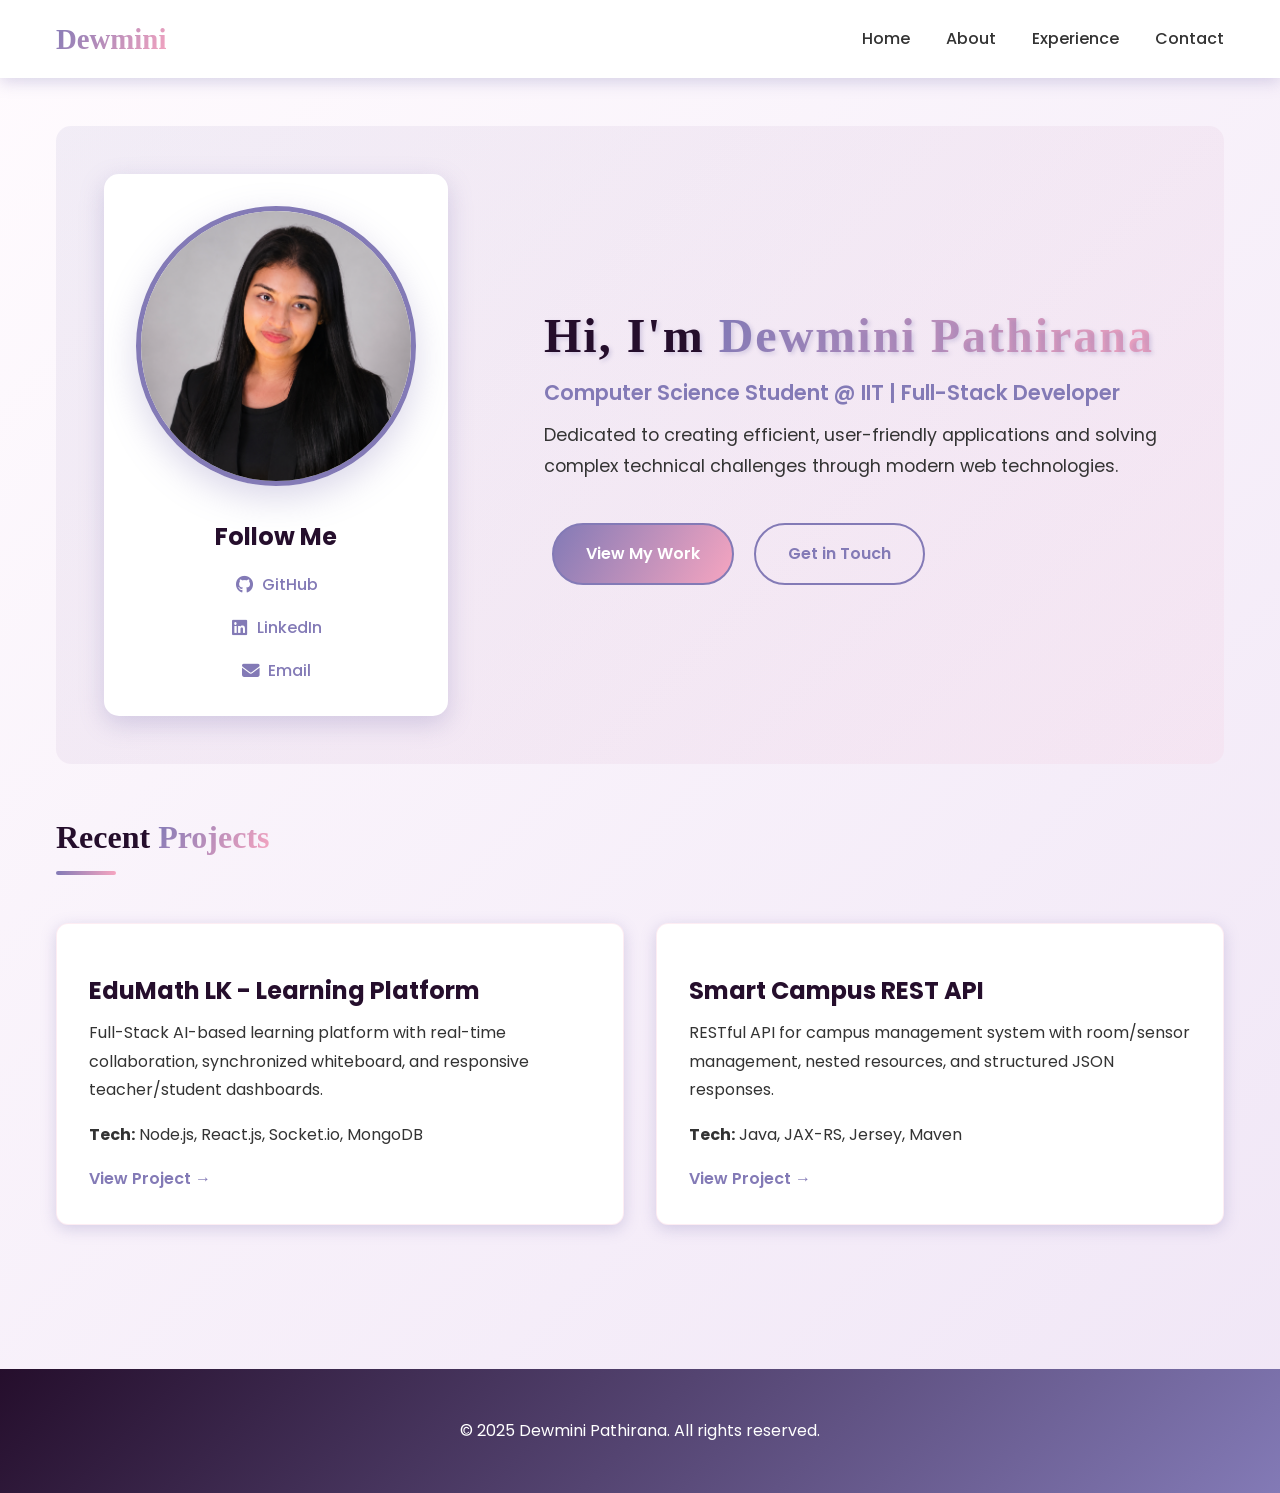
==== commit 5b0bfc10: "Update portfolio with modern CSS design" ====
--- a/pages/index.html
+++ b/pages/index.html
@@ -5,20 +5,19 @@
     <meta charset="UTF-8">
     <meta name="viewport" content="width=device-width, initial-scale=1.0">
     <title>Dewmini Pathirana - Portfolio</title>
-    <link
-        href="https://fonts.googleapis.com/css2?family=Poppins:wght@300;400;600;700&family=Playfair+Display:wght@600;700&display=swap"
+    <link href="https://fonts.googleapis.com/css2?family=Poppins:wght@300;400;600;700&family=Great+Vibes&display=swap"
         rel="stylesheet">
-    <!-- Font Awesome Icons -->
-    <link rel="stylesheet" href="https://cdnjs.cloudflare.com/ajax/libs/font-awesome/6.4.0/css/all.min.css">
+    <link rel="stylesheet" href="https://cdnjs.cloudflare.com/ajax/libs/font-awesome/6.5.0/css/all.min.css">
     <link rel="stylesheet" href="../css/style.css">
 </head>
 
 <body>
+    <!-- NAVIGATION -->
     <nav class="navbar">
         <div class="nav-container">
             <a href="index.html" class="logo">Dewmini</a>
             <ul class="nav-menu">
-                <li><a href="index.html" class="active">Home</a></li>
+                <li><a href="index.html">Home</a></li>
                 <li><a href="about.html">About</a></li>
                 <li><a href="projects.html">Experience</a></li>
                 <li><a href="contact.html">Contact</a></li>
@@ -26,136 +25,66 @@
         </div>
     </nav>
 
+    <!-- MAIN CONTENT -->
     <main>
-        <!-- HERO SECTION -->
-        <section class="hero">
-            <div class="container">
-                <div class="hero-content">
-                    <h1>Hi, I'm <span class="highlight">Dewmini</span></h1>
-                    <p class="hero-subtitle">Full-Stack Developer | Web Development Enthusiast | Tech Innovator</p>
-                    <p class="hero-description">
-                        I craft beautiful, responsive web applications with modern technologies.
-                        Specializing in React.js, Node.js, and full-stack development.
-                    </p>
+        <div class="container">
+            <!-- HERO SECTION -->
+            <section class="hero">
+                <article class="hero-content">
+                    <h1>Hi, I'm <span class="highlight">Dewmini Pathirana</span></h1>
+                    <p class="intro-text">Computer Science Student @ IIT | Full-Stack Developer</p>
+                    <p class="description">Dedicated to creating efficient, user-friendly applications and solving
+                        complex technical challenges through modern web technologies.</p>
+                    <div class="buttons">
+                        <a href="projects.html" class="btn btn-primary">View My Work</a>
+                        <a href="contact.html" class="btn btn-secondary">Get in Touch</a>
+                    </div>
+                </article>
 
-                    <!-- SOCIAL ICONS ON HERO -->
-                    <div class="hero-social-links">
-                        <a href="mailto:dewminipathirana04@gmail.com" class="social-icon-hero email" title="Send Email">
-                            <i class="fas fa-envelope"></i>
-                        </a>
-                        <a href="https://www.linkedin.com/in/dewmini-pathirana-28558a332/" target="_blank"
-                            class="social-icon-hero linkedin" title="LinkedIn">
-                            <i class="fab fa-linkedin"></i>
-                        </a>
-                        <a href="https://github.com/Dewmini24" target="_blank" class="social-icon-hero github"
-                            title="GitHub">
-                            <i class="fab fa-github"></i>
-                        </a>
+                <!-- SIDEBAR WITH PROFILE IMAGE -->
+                <aside class="sidebar">
+                    <div class="profile-image-container">
+                        <img src="../images/Dewmini-Portfolio Home.png" alt="Dewmini Pathirana" class="profile-image">
                     </div>
+                    <h3>Follow Me</h3>
+                    <ul class="social-links">
+                        <li><a href="https://github.com/Dewmini24" target="_blank">
+                                <i class="fa-brands fa-github"></i> GitHub
+                            </a></li>
+                        <li><a href="https://www.linkedin.com/in/dewmini-pathirana-28558a332/" target="_blank">
+                                <i class="fa-brands fa-linkedin"></i> LinkedIn
+                            </a></li>
+                        <li><a href="mailto:dewminipathirana04@gmail.com">
+                                <i class="fa-solid fa-envelope"></i> Email
+                            </a></li>
+                    </ul>
+                </aside>
+            </section>
 
-                    <div class="hero-buttons">
-                        <a href="about.html" class="btn btn-primary">Learn More About Me</a>
-                        <a href="contact.html" class="btn btn-secondary">Get In Touch</a>
-                    </div>
-                </div>
-
-                <aside class="sidebar">
-                    <div class="profile-image-wrapper">
-                        <img src="../images/Dewmini-Portfolio Home.png" alt="Dewmini Pathirana - Profile Photo" class="profile-image">
-                    </div>
-                </aside>
-            </div>
-        </section>
-
-        <!-- FEATURED PROJECTS SECTION -->
-        <section class="featured-projects">
-            <div class="container">
-                <h2>Featured <span class="highlight">Projects</span></h2>
-
+            <!-- FEATURED SECTION -->
+            <section class="featured">
+                <h2>Recent <span class="highlight">Projects</span></h2>
                 <div class="featured-grid">
-                    <article class="project-card">
-                        <h3>EduMath LK</h3>
-                        <p class="project-description">AI Learning Platform for Mathematics</p>
-                        <p class="project-tech">React.js • Node.js • Socket.io • MongoDB</p>
-                        <p class="project-role">Full-Stack Developer</p>
-                        <div class="project-links">
-                            <a href="https://github.com/Tharumika/edumathlk" target="_blank" class="btn-small">
-                                <i class="fab fa-github"></i> View Code
-                            </a>
-                        </div>
+                    <article class="featured-card">
+                        <h3>EduMath LK - Learning Platform</h3>
+                        <p>Full-Stack AI-based learning platform with real-time collaboration, synchronized whiteboard,
+                            and responsive teacher/student dashboards.</p>
+                        <p><strong>Tech:</strong> Node.js, React.js, Socket.io, MongoDB</p>
+                        <a href="https://github.com/Tharumika/edumathlk" target="_blank">View Project →</a>
                     </article>
-
-                    <article class="project-card">
+                    <article class="featured-card">
                         <h3>Smart Campus REST API</h3>
-                        <p class="project-description">RESTful API for Campus Management System</p>
-                        <p class="project-tech">Java • JAX-RS • Jersey • Maven</p>
-                        <p class="project-role">Backend Developer</p>
-                        <div class="project-links">
-                            <a href="https://github.com/Dewmini24/SmartCampusAPI" target="_blank" class="btn-small">
-                                <i class="fab fa-github"></i> View Code
-                            </a>
-                        </div>
-                    </article>
-
-                    <article class="project-card">
-                        <h3>Personal Portfolio</h3>
-                        <p class="project-description">Responsive Portfolio Website</p>
-                        <p class="project-tech">HTML5 • CSS3 • JavaScript • GitHub</p>
-                        <p class="project-role">Full-Stack Developer</p>
-                        <div class="project-links">
-                            <a href="https://github.com/Dewmini24/Dewmini-portfolio" target="_blank" class="btn-small">
-                                <i class="fab fa-github"></i> View Code
-                            </a>
-                        </div>
+                        <p>RESTful API for campus management system with room/sensor management, nested resources, and
+                            structured JSON responses.</p>
+                        <p><strong>Tech:</strong> Java, JAX-RS, Jersey, Maven</p>
+                        <a href="https://github.com/Dewmini24/SmartCampusAPI" target="_blank">View Project →</a>
                     </article>
                 </div>
-
-                <div class="view-all-projects">
-                    <a href="projects.html" class="btn btn-primary">View All Projects</a>
-                </div>
-        </section>
-
-        <!-- QUICK CONTACT SECTION (BEFORE FOOTER) -->
-        <section class="quick-contact">
-            <div class="container">
-                <h2>Let's <span class="highlight">Connect</span></h2>
-                <p class="contact-subtitle">Reach out through any of these channels</p>
-
-                <div class="quick-contact-links">
-                    <!-- EMAIL -->
-                    <div class="quick-contact-item">
-                        <div class="quick-icon-wrapper">
-                            <i class="fas fa-envelope"></i>
-                        </div>
-                        <h3>Email</h3>
-                        <p><a href="mailto:dewminipathirana04@gmail.com">dewminipathirana04@gmail.com</a></p>
-                    </div>
-
-                    <!-- LINKEDIN -->
-                    <div class="quick-contact-item">
-                        <div class="quick-icon-wrapper">
-                            <i class="fab fa-linkedin"></i>
-                        </div>
-                        <h3>LinkedIn</h3>
-                        <p><a href="https://www.linkedin.com/in/dewmini-pathirana-28558a332/" target="_blank">Dewmini
-                                Pathirana</a></p>
-                    </div>
-
-                    <!-- GITHUB -->
-                    <div class="quick-contact-item">
-                        <div class="quick-icon-wrapper">
-                            <i class="fab fa-github"></i>
-                        </div>
-                        <h3>GitHub</h3>
-                        <p><a href="https://github.com/Dewmini24" target="_blank">Dewmini24</a></p>
-                    </div>
-                </div>
-
-                <a href="contact.html" class="btn btn-primary">Send Message</a>
-            </div>
-        </section>
+            </section>
+        </div>
     </main>
 
+    <!-- FOOTER -->
     <footer>
         <p>&copy; 2025 Dewmini Pathirana. All rights reserved.</p>
     </footer>
--- a/css/style.css
+++ b/css/style.css
@@ -1359,24 +1359,175 @@
 
 
 /* ============================================
-   12. EDUCATION SECTION
+   12. EDUCATION SECTION - MODERN DESIGN
    ============================================ */
 .education {
     margin: var(--spacing-xlarge) 0;
-}
-
+    padding: var(--spacing-xlarge);
+    background: var(--color-white);
+    border-radius: 15px;
+    box-shadow: 0 4px 15px var(--color-semi-transparent);
+}
+
+.education h2 {
+    text-align: center;
+    margin-bottom: var(--spacing-xlarge);
+}
+
+/* Education Items Container */
+.education-items {
+    display: flex;
+    flex-direction: column;
+    gap: var(--spacing-xlarge);
+    position: relative;
+    padding: var(--spacing-xlarge) 0;
+}
+
+/* Timeline Line (vertical) */
+.education-items::before {
+    content: '';
+    position: absolute;
+    left: 40px;
+    top: 0;
+    bottom: 0;
+    width: 2px;
+    background: linear-gradient(180deg, var(--color-purple), var(--color-bright-pink));
+}
+
+/* Modern Education Item */
 .education-item {
-    padding: var(--spacing-large);
-    background: var(--color-white);
+    padding: var(--spacing-xlarge);
+    background: linear-gradient(135deg, rgba(131, 122, 182, 0.05), transparent);
     border-radius: 12px;
+    border: 1px solid rgba(131, 122, 182, 0.15);
+    transition: var(--transition);
+    position: relative;
+    margin-left: var(--spacing-xlarge);
+}
+
+/* Timeline Dot */
+.education-item::before {
+    content: '🎓';
+    position: absolute;
+    left: -54px;
+    top: var(--spacing-xlarge);
+    width: 50px;
+    height: 50px;
+    background: white;
+    border: 3px solid var(--color-bright-pink);
+    border-radius: 50%;
+    display: flex;
+    justify-content: center;
+    align-items: center;
+    font-size: 1.5rem;
     box-shadow: 0 4px 15px var(--color-semi-transparent);
-    border-left: 5px solid var(--color-bright-pink);
-}
-
+}
+
+.education-item:hover {
+    transform: translateX(10px);
+    box-shadow: 0 8px 25px var(--color-semi-transparent);
+    border-color: var(--color-bright-pink);
+    background: linear-gradient(135deg, rgba(131, 122, 182, 0.1), rgba(246, 165, 192, 0.05));
+}
+
+.education-item:hover::before {
+    background: linear-gradient(120deg, var(--color-purple), var(--color-bright-pink));
+    color: white;
+    transform: scale(1.1);
+    box-shadow: 0 6px 20px rgba(246, 165, 192, 0.4);
+}
+
+/* Education Item Heading */
+.education-item h3 {
+    color: var(--color-dark-purple);
+    font-size: 1.3rem;
+    font-weight: 700;
+    margin-bottom: var(--spacing-small);
+}
+
+/* Institution Info */
 .institution {
     color: var(--color-purple);
     font-weight: 600;
-    margin-bottom: var(--spacing-small);
+    font-size: 0.95rem;
+    margin-bottom: var(--spacing-medium);
+    display: inline-block;
+    padding: var(--spacing-small) var(--spacing-medium);
+    background: linear-gradient(120deg, var(--color-purple), var(--color-bright-pink));
+    -webkit-background-clip: text;
+    -webkit-text-fill-color: transparent;
+    background-clip: text;
+}
+
+/* Duration Info */
+.education-duration {
+    font-size: 0.9rem;
+    color: var(--color-bright-pink);
+    font-weight: 600;
+    margin-bottom: var(--spacing-medium);
+    display: flex;
+    align-items: center;
+    gap: var(--spacing-small);
+}
+
+.education-duration::before {
+    content: '⏱️';
+    font-size: 1rem;
+}
+
+/* Education Description */
+.education-item p {
+    color: var(--color-dark);
+    font-size: 0.95rem;
+    line-height: 1.8;
+    margin: 0;
+}
+
+/* Responsive Timeline */
+@media (max-width: 768px) {
+    .education-items::before {
+        left: 24px;
+    }
+
+    .education-item {
+        margin-left: 80px;
+        padding: var(--spacing-large);
+    }
+
+    .education-item::before {
+        left: -40px;
+        width: 40px;
+        height: 40px;
+        font-size: 1.2rem;
+        border-width: 2px;
+    }
+}
+
+@media (max-width: 480px) {
+    .education-items::before {
+        left: 16px;
+    }
+
+    .education-item {
+        margin-left: 60px;
+        padding: var(--spacing-large);
+    }
+
+    .education-item::before {
+        left: -30px;
+        width: 35px;
+        height: 35px;
+        font-size: 1rem;
+        top: var(--spacing-large);
+    }
+
+    .education-item h3 {
+        font-size: 1.1rem;
+    }
+
+    .education-item p {
+        font-size: 0.9rem;
+    }
 }
 
 /* ============================================
@@ -1982,6 +2133,10 @@
     .skills-grid {
         grid-template-columns: 1fr;
     }
+
+    .education {
+        padding: var(--spacing-large);
+    }
 }
 
 /* Mobile screens (480px and below) */
@@ -2030,6 +2185,10 @@
 
     .hobbies-list {
         grid-template-columns: 1fr;
+    }
+
+    .education {
+        padding: var(--spacing-large);
     }
 }
 
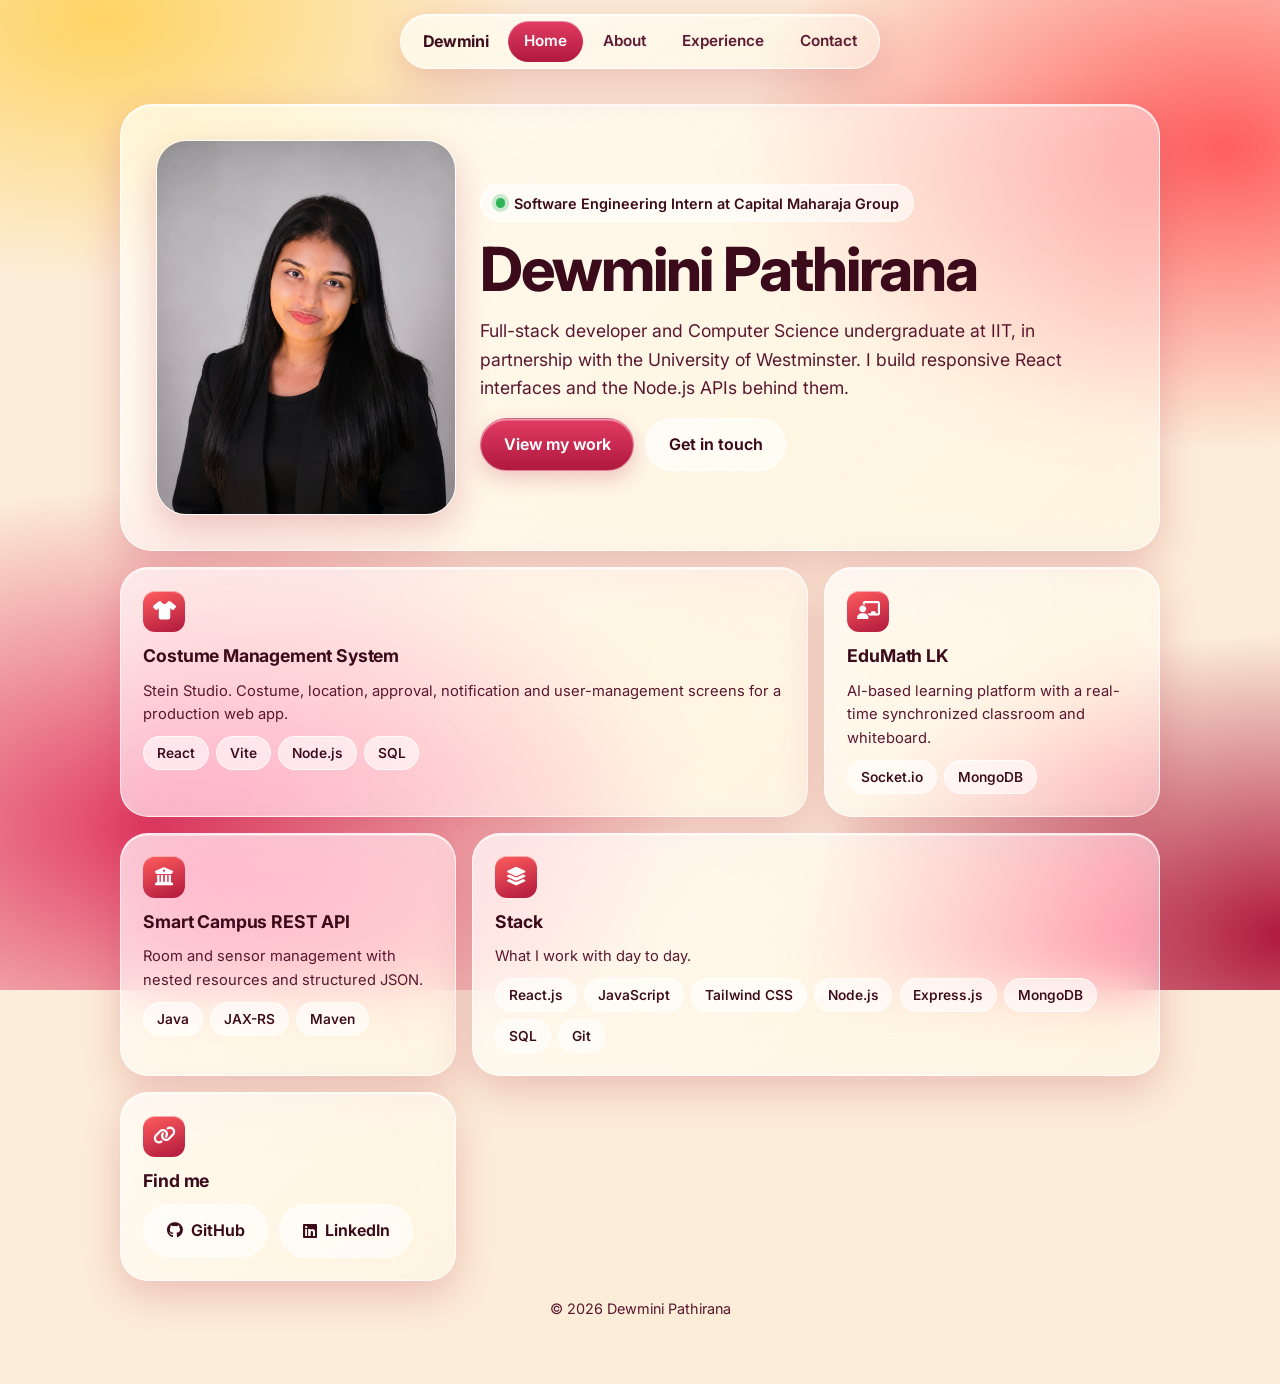
==== commit d16aace4: "Redesign portfolio with Liquid Glass style and Coral Wave palette" ====
--- a/pages/index.html
+++ b/pages/index.html
@@ -1,93 +1,36 @@
 <!DOCTYPE html>
 <html lang="en">
+<head>
+<meta charset="UTF-8">
+<meta name="viewport" content="width=device-width, initial-scale=1.0">
+<meta name="theme-color" content="#E23C64">
+<title>Dewmini Pathirana | Full-Stack Developer</title>
+<link href="https://fonts.googleapis.com/css2?family=Inter:wght@400;500;600;700;800&display=swap" rel="stylesheet">
+<link rel="stylesheet" href="https://cdnjs.cloudflare.com/ajax/libs/font-awesome/6.5.0/css/all.min.css">
+<link rel="stylesheet" href="../css/style.css">
+</head>
+<body>
+<header class="nav"><a class="brand" href="index.html">Dewmini</a><nav style="display:flex;gap:.25rem"><a class="tab" href="index.html" aria-current="page">Home</a><a class="tab" href="about.html">About</a><a class="tab" href="projects.html">Experience</a><a class="tab" href="contact.html">Contact</a></nav></header>
+<main class="wrap">
+<section class="card glass hero">
+<img src="../images/Dewmini-Portfolio Home.png" alt="Portrait of Dewmini Pathirana">
+<div class="text">
+<span class="status">Software Engineering Intern at Capital Maharaja Group</span>
+<h1>Dewmini Pathirana</h1>
+<p class="sub">Full-stack developer and Computer Science undergraduate at IIT, in partnership with the University of Westminster. I build responsive React interfaces and the Node.js APIs behind them.</p>
+<div class="row"><a class="btn primary" href="projects.html">View my work</a><a class="btn" href="contact.html">Get in touch</a></div>
+</div></section>
+<section class="bento" aria-label="Highlights">
+<a href="projects.html" target="_blank" rel="noopener" class="widget glass wide"><div class="icon"><i class="fa-solid fa-shirt"></i></div><h3>Costume Management System</h3><p class="meta">Stein Studio. Costume, location, approval, notification and user-management screens for a production web app.</p><div class="chips"><span class="chip">React</span><span class="chip">Vite</span><span class="chip">Node.js</span><span class="chip">SQL</span></div></a>
+<a href="https://github.com/Tharumika/edumathlk" target="_blank" rel="noopener" class="widget glass "><div class="icon"><i class="fa-solid fa-chalkboard-user"></i></div><h3>EduMath LK</h3><p class="meta">AI-based learning platform with a real-time synchronized classroom and whiteboard.</p><div class="chips"><span class="chip">Socket.io</span><span class="chip">MongoDB</span></div></a>
+<a href="https://github.com/Dewmini24/SmartCampusAPI" target="_blank" rel="noopener" class="widget glass "><div class="icon"><i class="fa-solid fa-building-columns"></i></div><h3>Smart Campus REST API</h3><p class="meta">Room and sensor management with nested resources and structured JSON.</p><div class="chips"><span class="chip">Java</span><span class="chip">JAX-RS</span><span class="chip">Maven</span></div></a>
+<div class="widget glass wide"><div class="icon"><i class="fa-solid fa-layer-group"></i></div><h3>Stack</h3><p class="meta">What I work with day to day.</p><div class="chips"><span class="chip">React.js</span><span class="chip">JavaScript</span><span class="chip">Tailwind CSS</span><span class="chip">Node.js</span><span class="chip">Express.js</span><span class="chip">MongoDB</span><span class="chip">SQL</span><span class="chip">Git</span></div></div>
+<div class="widget glass"><div class="icon"><i class="fa-solid fa-link"></i></div><h3>Find me</h3>
+<div class="row"><a class="btn" href="https://github.com/Dewmini24" target="_blank" rel="noopener"><i class="fa-brands fa-github"></i>GitHub</a>
+<a class="btn" href="https://www.linkedin.com/in/dewmini-pathirana-28558a332/" target="_blank" rel="noopener"><i class="fa-brands fa-linkedin"></i>LinkedIn</a></div></div>
+</section>
+</main>
+<footer>&copy; 2026 Dewmini Pathirana</footer>
 
-<head>
-    <meta charset="UTF-8">
-    <meta name="viewport" content="width=device-width, initial-scale=1.0">
-    <title>Dewmini Pathirana - Portfolio</title>
-    <link href="https://fonts.googleapis.com/css2?family=Poppins:wght@300;400;600;700&family=Great+Vibes&display=swap"
-        rel="stylesheet">
-    <link rel="stylesheet" href="https://cdnjs.cloudflare.com/ajax/libs/font-awesome/6.5.0/css/all.min.css">
-    <link rel="stylesheet" href="../css/style.css">
-</head>
-
-<body>
-    <!-- NAVIGATION -->
-    <nav class="navbar">
-        <div class="nav-container">
-            <a href="index.html" class="logo">Dewmini</a>
-            <ul class="nav-menu">
-                <li><a href="index.html">Home</a></li>
-                <li><a href="about.html">About</a></li>
-                <li><a href="projects.html">Experience</a></li>
-                <li><a href="contact.html">Contact</a></li>
-            </ul>
-        </div>
-    </nav>
-
-    <!-- MAIN CONTENT -->
-    <main>
-        <div class="container">
-            <!-- HERO SECTION -->
-            <section class="hero">
-                <article class="hero-content">
-                    <h1>Hi, I'm <span class="highlight">Dewmini Pathirana</span></h1>
-                    <p class="intro-text">Computer Science Student @ IIT | Full-Stack Developer</p>
-                    <p class="description">Dedicated to creating efficient, user-friendly applications and solving
-                        complex technical challenges through modern web technologies.</p>
-                    <div class="buttons">
-                        <a href="projects.html" class="btn btn-primary">View My Work</a>
-                        <a href="contact.html" class="btn btn-secondary">Get in Touch</a>
-                    </div>
-                </article>
-
-                <!-- SIDEBAR WITH PROFILE IMAGE -->
-                <aside class="sidebar">
-                    <div class="profile-image-container">
-                        <img src="../images/Dewmini-Portfolio Home.png" alt="Dewmini Pathirana" class="profile-image">
-                    </div>
-                    <h3>Follow Me</h3>
-                    <ul class="social-links">
-                        <li><a href="https://github.com/Dewmini24" target="_blank">
-                                <i class="fa-brands fa-github"></i> GitHub
-                            </a></li>
-                        <li><a href="https://www.linkedin.com/in/dewmini-pathirana-28558a332/" target="_blank">
-                                <i class="fa-brands fa-linkedin"></i> LinkedIn
-                            </a></li>
-                        <li><a href="mailto:dewminipathirana04@gmail.com">
-                                <i class="fa-solid fa-envelope"></i> Email
-                            </a></li>
-                    </ul>
-                </aside>
-            </section>
-
-            <!-- FEATURED SECTION -->
-            <section class="featured">
-                <h2>Recent <span class="highlight">Projects</span></h2>
-                <div class="featured-grid">
-                    <article class="featured-card">
-                        <h3>EduMath LK - Learning Platform</h3>
-                        <p>Full-Stack AI-based learning platform with real-time collaboration, synchronized whiteboard,
-                            and responsive teacher/student dashboards.</p>
-                        <p><strong>Tech:</strong> Node.js, React.js, Socket.io, MongoDB</p>
-                        <a href="https://github.com/Tharumika/edumathlk" target="_blank">View Project →</a>
-                    </article>
-                    <article class="featured-card">
-                        <h3>Smart Campus REST API</h3>
-                        <p>RESTful API for campus management system with room/sensor management, nested resources, and
-                            structured JSON responses.</p>
-                        <p><strong>Tech:</strong> Java, JAX-RS, Jersey, Maven</p>
-                        <a href="https://github.com/Dewmini24/SmartCampusAPI" target="_blank">View Project →</a>
-                    </article>
-                </div>
-            </section>
-        </div>
-    </main>
-
-    <!-- FOOTER -->
-    <footer>
-        <p>&copy; 2025 Dewmini Pathirana. All rights reserved.</p>
-    </footer>
 </body>
-
 </html>
--- a/css/style.css
+++ b/css/style.css
@@ -1,2242 +1,95 @@
-/* ============================================
-   DEWMINI PATHIRANA - PORTFOLIO CSS
-   Advanced Client-Side Web Development (5COSC026W)
-   ============================================ */
+/* Coral Wave + Liquid Glass */
+:root{
+  --cream:#FCEDD8; --sun:#FFD464; --coral:#FF5E5E; --rose:#E23C64; --crimson:#B0183D;
+  --ink:#3b0a1b; --ink-2:#5a1730; --focus:#B0183D;
+  --glass-a:rgba(255,255,255,.72); --glass-b:rgba(255,255,255,.42);
+  --edge:rgba(255,255,255,.75); --shade:rgba(176,24,61,.22); --chip:rgba(255,255,255,.6);
+  --font:-apple-system,BlinkMacSystemFont,"SF Pro Display","SF Pro Text","Inter","Segoe UI",system-ui,sans-serif;
+}
+@media (prefers-color-scheme:dark){:root{
+  --cream:#2a0713; --sun:#7a4a12; --coral:#8f2335; --rose:#8e1f43; --crimson:#5c0f26;
+  --ink:#FCEDD8; --ink-2:#f1c9c0; --focus:#FFD464;
+  --glass-a:rgba(255,255,255,.14); --glass-b:rgba(255,255,255,.06);
+  --edge:rgba(255,255,255,.28); --shade:rgba(0,0,0,.4); --chip:rgba(255,255,255,.12);}}
+*{box-sizing:border-box;margin:0}
+html{scroll-behavior:smooth}
+body{font-family:var(--font);color:var(--ink);background:var(--cream);line-height:1.6;
+  padding:6.5rem 1rem 3rem;min-height:100vh;-webkit-font-smoothing:antialiased}
+body::before{content:"";position:fixed;inset:-10%;z-index:-1;
+  background:radial-gradient(40% 35% at 15% 10%,var(--sun),transparent 70%),
+  radial-gradient(45% 40% at 88% 22%,var(--coral),transparent 70%),
+  radial-gradient(50% 45% at 18% 85%,var(--rose),transparent 70%),
+  radial-gradient(45% 40% at 92% 95%,var(--crimson),transparent 70%),var(--cream);
+  animation:drift 26s ease-in-out infinite alternate}
+@keyframes drift{to{transform:translate3d(-2%,2%,0) scale(1.06)}}
+a{color:inherit}
+:focus-visible{outline:3px solid var(--focus);outline-offset:3px;border-radius:12px}
+.wrap{max-width:1040px;margin:0 auto;display:grid;gap:1rem}
 
-/* ============================================
-   1. GOOGLE FONTS - TYPOGRAPHY REQUIREMENT
-   ============================================ */
-/* Already imported in HTML: Poppins & Great Vibes */
+/* glass */
+.glass,.nav{background:linear-gradient(135deg,var(--glass-a),var(--glass-b));
+  -webkit-backdrop-filter:blur(26px) saturate(180%);backdrop-filter:blur(26px) saturate(180%);
+  border:1px solid var(--edge);
+  box-shadow:inset 0 1.5px 0 rgba(255,255,255,.7),inset 0 -1px 0 rgba(255,255,255,.12),0 14px 40px var(--shade)}
+.card{border-radius:32px;padding:1.6rem}
 
-/* ============================================
-   2. CSS VARIABLES - COLOUR SCHEME
-   ============================================ */
-:root {
-    /* Primary Colors - From your design theme */
-    --color-dark-purple: #250e2c;
-    --color-purple: #837ab6;
-    --color-light-purple: #9d85b6;
-    --color-pink: #cc8db3;
-    --color-bright-pink: #f6a5c0;
-    --color-bg: #fffbfe;
+/* floating nav */
+.nav{position:fixed;top:14px;left:50%;transform:translateX(-50%);z-index:10;display:flex;
+  align-items:center;gap:.25rem;padding:.35rem;border-radius:999px;max-width:calc(100% - 1.5rem)}
+.nav .brand{font-weight:700;text-decoration:none;padding:.5rem 1rem;letter-spacing:-.02em}
+.nav a.tab{text-decoration:none;font-weight:600;font-size:.95rem;padding:.5rem 1rem;border-radius:999px;color:var(--ink-2);transition:background .2s}
+.nav a.tab:hover{background:var(--chip)}
+.nav a.tab[aria-current=page]{background:linear-gradient(180deg,var(--rose),var(--crimson));color:#fff;box-shadow:inset 0 1px 0 rgba(255,255,255,.4)}
 
-    /* Semi-transparent colors for requirement */
-    --color-overlay: rgba(37, 14, 44, 0.7);
-    --color-semi-transparent: rgba(131, 122, 182, 0.3);
+/* type */
+h1{font-size:clamp(2.3rem,6vw,3.8rem);line-height:1.04;letter-spacing:-.035em;font-weight:750}
+h2{font-size:1.5rem;letter-spacing:-.02em;margin-bottom:.8rem}
+h3{font-size:1.1rem;letter-spacing:-.01em}
+.sub{color:var(--ink-2);font-size:1.1rem;max-width:56ch}
+.meta{color:var(--ink-2);font-size:.92rem}
 
-    /* Neutral colors */
-    --color-dark: #333;
-    --color-light: #f5f5f5;
-    --color-white: #ffffff;
+/* hero */
+.hero{display:grid;gap:1.5rem;align-items:center}
+.hero img{width:100%;max-width:300px;aspect-ratio:4/5;object-fit:cover;object-position:top;border-radius:30px;
+  border:1px solid var(--edge);box-shadow:0 14px 34px var(--shade)}
+.hero .text{display:grid;gap:1rem;justify-items:start}
+.status{display:inline-flex;gap:.55rem;align-items:center;padding:.4rem .9rem;border-radius:999px;background:var(--chip);
+  border:1px solid var(--edge);font-size:.9rem;font-weight:600}
+.status::before{content:"";width:.6rem;height:.6rem;border-radius:50%;background:#2fb457;box-shadow:0 0 0 4px rgba(47,180,87,.25)}
+.row{display:flex;flex-wrap:wrap;gap:.7rem}
+.btn{display:inline-flex;align-items:center;gap:.5rem;text-decoration:none;font:inherit;font-weight:650;cursor:pointer;
+  padding:.8rem 1.4rem;border-radius:999px;border:1px solid var(--edge);color:var(--ink);background:var(--chip);
+  transition:transform .15s}
+.btn:active{transform:scale(.97)}
+.btn.primary{color:#fff;border-color:rgba(255,255,255,.35);
+  background:linear-gradient(180deg,var(--rose),var(--crimson));box-shadow:inset 0 1.5px 0 rgba(255,255,255,.45),0 8px 20px var(--shade)}
 
-    /* Typography */
-    --font-heading: 'Playfair Display', serif;
-    --font-body: 'Poppins', sans-serif;
-    --font-size-h1: 3rem;
-    --font-size-h2: 2rem;
-    --font-size-h3: 1.5rem;
-    --font-size-body: 1rem;
+/* widgets */
+.bento{display:grid;gap:1rem}
+.widget{border-radius:28px;padding:1.4rem;display:grid;gap:.6rem;align-content:start;text-decoration:none}
+a.widget{transition:transform .2s}
+a.widget:hover{transform:translateY(-3px)}
+.icon{width:2.6rem;height:2.6rem;border-radius:12px;display:grid;place-items:center;color:#fff;font-size:1.15rem;
+  background:linear-gradient(160deg,var(--coral),var(--crimson));box-shadow:inset 0 1px 0 rgba(255,255,255,.5)}
+.chips{display:flex;flex-wrap:wrap;gap:.45rem}
+.chip{padding:.3rem .8rem;border-radius:999px;background:var(--chip);border:1px solid var(--edge);font-size:.86rem;font-weight:560}
+.list{padding-left:1.2rem;display:grid;gap:.55rem}
+.list li::marker{color:var(--rose)}
+.stack{display:grid;gap:1rem}
+.cols{display:grid;gap:1rem}
+.about-photo{width:100%;max-width:260px;aspect-ratio:1;object-fit:cover;border-radius:30px;border:1px solid var(--edge)}
 
-    /* Spacing */
-    --spacing-small: 0.5rem;
-    --spacing-medium: 1rem;
-    --spacing-large: 2rem;
-    --spacing-xlarge: 3rem;
+/* form */
+form{display:grid;gap:.9rem}
+label{font-weight:600;font-size:.92rem;display:grid;gap:.35rem}
+input,textarea{font:inherit;color:var(--ink);padding:.8rem 1rem;border-radius:18px;border:1px solid var(--edge);
+  background:var(--chip);width:100%}
+input::placeholder,textarea::placeholder{color:var(--ink-2);opacity:.7}
+footer{text-align:center;color:var(--ink-2);font-size:.9rem;padding:1rem}
 
-    /* Transitions */
-    --transition: all 0.3s ease;
-}
-
-/* ============================================
-   3. GLOBAL STYLES & RESETS
-   ============================================ */
-* {
-    margin: 0;
-    padding: 0;
-    box-sizing: border-box;
-}
-
-html {
-    scroll-behavior: smooth;
-}
-
-body {
-    font-family: var(--font-body);
-    color: var(--color-dark);
-    background: linear-gradient(135deg, var(--color-bg) 0%, #f0e6f6 100%);
-    line-height: 1.6;
-    overflow-x: hidden;
-}
-
-/* ============================================
-   4. TYPOGRAPHY - TEXT EFFECTS REQUIREMENT
-   ============================================ */
-h1 {
-    font-family: var(--font-heading);
-    font-size: var(--font-size-h1);
-    color: var(--color-dark-purple);
-    font-weight: 700;
-    /* Text Effect: Text shadow */
-    text-shadow: 2px 2px 4px rgba(131, 122, 182, 0.3);
-    letter-spacing: 2px;
-}
-
-h2 {
-    font-family: var(--font-heading);
-    font-size: var(--font-size-h2);
-    color: var(--color-dark-purple);
-    margin: var(--spacing-large) 0 var(--spacing-medium) 0;
-    position: relative;
-    /* Pseudo-element with generated content - REQUIREMENT */
-    padding-bottom: var(--spacing-medium);
-}
-
-/* Generated content after h2 - PSEUDO-ELEMENT REQUIREMENT */
-h2::after {
-    content: '';
-    display: block;
-    width: 60px;
-    height: 4px;
-    background: linear-gradient(90deg, var(--color-purple), var(--color-bright-pink));
-    border-radius: 2px;
-    margin-top: var(--spacing-small);
-}
-
-h3 {
-    font-size: var(--font-size-h3);
-    color: var(--color-purple);
-    margin: var(--spacing-medium) 0 var(--spacing-small) 0;
-}
-
-p {
-    font-size: var(--font-size-body);
-    line-height: 1.8;
-    margin-bottom: var(--spacing-medium);
-}
-
-/* Highlight class - used throughout */
-.highlight {
-    background: linear-gradient(120deg, var(--color-purple), var(--color-bright-pink));
-    -webkit-background-clip: text;
-    -webkit-text-fill-color: transparent;
-    background-clip: text;
-    font-weight: 600;
-}
-
-/* ============================================
-   5. NAVIGATION - CHILD COMBINATOR REQUIREMENT
-   ============================================ */
-.navbar {
-    background: var(--color-white);
-    padding: var(--spacing-medium) 0;
-    /* Box shadow - REQUIREMENT */
-    box-shadow: 0 4px 15px var(--color-semi-transparent);
-    position: sticky;
-    top: 0;
-    z-index: 100;
-    /* Transition - REQUIREMENT */
-    transition: var(--transition);
-}
-
-.navbar:hover {
-    box-shadow: 0 6px 20px var(--color-semi-transparent);
-}
-
-.nav-container {
-    max-width: 1200px;
-    margin: 0 auto;
-    padding: 0 var(--spacing-medium);
-    display: flex;
-    justify-content: space-between;
-    align-items: center;
-}
-
-.logo {
-    font-family: var(--font-heading);
-    font-size: 1.8rem;
-    background: linear-gradient(120deg, var(--color-purple), var(--color-bright-pink));
-    -webkit-background-clip: text;
-    -webkit-text-fill-color: transparent;
-    background-clip: text;
-    text-decoration: none;
-    font-weight: 700;
-    /* Transform - REQUIREMENT */
-    transition: var(--transition);
-}
-
-.logo:hover {
-    transform: scale(1.05);
-}
-
-/* Child combinator - REQUIREMENT */
-.nav-menu>li {
-    list-style: none;
-    display: inline-block;
-    margin-left: var(--spacing-large);
-}
-
-.nav-menu>li>a {
-    text-decoration: none;
-    color: var(--color-dark);
-    font-weight: 500;
-    position: relative;
-    transition: var(--transition);
-}
-
-/* Pseudo-class for user action - REQUIREMENT */
-.nav-menu>li>a:hover,
-.nav-menu>li>a.active {
-    color: var(--color-purple);
-}
-
-/* Pseudo-element for hover effect */
-.nav-menu>li>a::before {
-    content: '';
-    position: absolute;
-    bottom: -5px;
-    left: 0;
-    width: 0;
-    height: 2px;
-    background: linear-gradient(90deg, var(--color-purple), var(--color-bright-pink));
-    transition: width 0.3s ease;
-}
-
-.nav-menu>li>a:hover::before,
-.nav-menu>li>a.active::before {
-    width: 100%;
-}
-
-/* ============================================
-   6. BUTTONS - STYLING REQUIREMENT
-   ============================================ */
-.btn {
-    padding: var(--spacing-medium) var(--spacing-large);
-    border: none;
-    border-radius: 50px;
-    font-family: var(--font-body);
-    font-size: var(--font-size-body);
-    font-weight: 600;
-    cursor: pointer;
-    /* Transition - REQUIREMENT */
-    transition: var(--transition);
-    text-decoration: none;
-    display: inline-block;
-    margin: var(--spacing-small);
-}
-
-.btn-primary {
-    background: linear-gradient(120deg, var(--color-purple), var(--color-bright-pink));
-    color: var(--color-white);
-    /* Border - REQUIREMENT */
-    border: 2px solid var(--color-purple);
-}
-
-.btn-primary:hover {
-    /* Transform - REQUIREMENT */
-    transform: translateY(-3px);
-    /* Box shadow - REQUIREMENT */
-    box-shadow: 0 8px 20px var(--color-semi-transparent);
-}
-
-.btn-secondary {
-    background: transparent;
-    color: var(--color-purple);
-    border: 2px solid var(--color-purple);
-}
-
-.btn-secondary:hover {
-    background: var(--color-semi-transparent);
-    transform: translateY(-3px);
-}
-
-/* ============================================
-   7. CONTAINER & LAYOUT
-   ============================================ */
-.container {
-    max-width: 1200px;
-    margin: 0 auto;
-    padding: 0 var(--spacing-medium);
-}
-
-main {
-    min-height: calc(100vh - 200px);
-    padding: var(--spacing-xlarge) 0;
-}
-
-/* ============================================
-   8. HERO SECTION
-   ============================================ */
-.hero {
-    display: flex;
-    align-items: center;
-    justify-content: space-between;
-    gap: var(--spacing-xlarge);
-    padding: var(--spacing-xlarge) 0;
-    /* Gradient background - REQUIREMENT */
-    background: linear-gradient(135deg,
-            rgba(131, 122, 182, 0.1) 0%,
-            rgba(246, 165, 192, 0.1) 100%);
-    border-radius: 15px;
-    padding: var(--spacing-xlarge);
-    margin-bottom: var(--spacing-xlarge);
-}
-
-.hero-content {
-    flex: 1;
-}
-
-.hero-social-links {
-    display: flex;
-    justify-content: flex-start;
-    align-items: center;
-    gap: var(--spacing-large);
-    margin: var(--spacing-xlarge) 0;
-    flex-wrap: wrap;
-}
-
-.social-icon-hero {
-    width: 60px;
-    height: 60px;
-    display: flex;
-    justify-content: center;
-    align-items: center;
-    border-radius: 50%;
-    font-size: 1.5rem;
-    transition: var(--transition);
-    text-decoration: none;
-    border: 2px solid transparent;
-}
-
-/* EMAIL ICON - RED */
-.social-icon-hero.email {
-    color: #ea4335;
-    background: rgba(234, 67, 53, 0.1);
-    border-color: rgba(234, 67, 53, 0.3);
-}
-
-.social-icon-hero.email:hover {
-    background: #ea4335;
-    color: white;
-    transform: translateY(-5px) scale(1.15);
-    box-shadow: 0 10px 25px rgba(234, 67, 53, 0.3);
-}
-
-/* LINKEDIN ICON - BLUE */
-.social-icon-hero.linkedin {
-    color: #0077b5;
-    background: rgba(0, 119, 181, 0.1);
-    border-color: rgba(0, 119, 181, 0.3);
-}
-
-.social-icon-hero.linkedin:hover {
-    background: #0077b5;
-    color: white;
-    transform: translateY(-5px) scale(1.15);
-    box-shadow: 0 10px 25px rgba(0, 119, 181, 0.3);
-}
-
-/* GITHUB ICON - BLACK */
-.social-icon-hero.github {
-    color: #333;
-    background: rgba(51, 51, 51, 0.1);
-    border-color: rgba(51, 51, 51, 0.3);
-}
-
-.social-icon-hero.github:hover {
-    background: #333;
-    color: white;
-    transform: translateY(-5px) scale(1.15);
-    box-shadow: 0 10px 25px rgba(51, 51, 51, 0.3);
-}
-
-/* ============================================
-   QUICK CONTACT SECTION
-   ============================================ */
-
-.quick-contact {
-    margin: var(--spacing-xlarge) 0;
-    padding: var(--spacing-xlarge);
-    background: linear-gradient(135deg,
-            rgba(131, 122, 182, 0.05) 0%,
-            rgba(246, 165, 192, 0.05) 100%);
-    border-radius: 15px;
-    border: 1px solid var(--color-semi-transparent);
-}
-
-.quick-contact h2 {
-    text-align: center;
-    margin-bottom: var(--spacing-small);
-}
-
-.contact-subtitle {
-    text-align: center;
-    color: var(--color-purple);
-    font-size: 0.95rem;
-    margin-bottom: var(--spacing-xlarge);
-    font-style: italic;
-}
-
-/* QUICK CONTACT LINKS GRID */
-.quick-contact-links {
-    display: grid;
-    grid-template-columns: repeat(auto-fit, minmax(260px, 1fr));
-    gap: var(--spacing-xlarge);
-    margin-bottom: var(--spacing-xlarge);
-}
-
-/* QUICK CONTACT ITEM */
-.quick-contact-item {
-    padding: var(--spacing-xlarge);
-    background: var(--color-white);
-    border-radius: 12px;
-    box-shadow: 0 4px 15px var(--color-semi-transparent);
-    text-align: center;
-    transition: var(--transition);
-    border: 1px solid rgba(246, 165, 192, 0.2);
-}
-
-.quick-contact-item:hover {
-    transform: translateY(-8px);
-    box-shadow: 0 12px 30px var(--color-semi-transparent);
-    border-color: var(--color-bright-pink);
-}
-
-/* QUICK ICON WRAPPER */
-.quick-icon-wrapper {
-    font-size: 2.8rem;
-    margin-bottom: var(--spacing-large);
-    display: inline-block;
-    width: 75px;
-    height: 75px;
-    display: flex;
-    justify-content: center;
-    align-items: center;
-    background: linear-gradient(135deg,
-            rgba(131, 122, 182, 0.1) 0%,
-            rgba(246, 165, 192, 0.1) 100%);
-    border-radius: 50%;
-    transition: var(--transition);
-}
-
-.quick-contact-item:hover .quick-icon-wrapper {
-    background: linear-gradient(135deg,
-            rgba(131, 122, 182, 0.2) 0%,
-            rgba(246, 165, 192, 0.2) 100%);
-    transform: scale(1.1);
-}
-
-/* EMAIL ICON - QUICK CONTACT */
-.quick-contact-item:nth-child(1) .quick-icon-wrapper {
-    color: #ea4335;
-}
-
-.quick-contact-item:nth-child(1):hover .quick-icon-wrapper {
-    color: #ea4335;
-}
-
-/* LINKEDIN ICON - QUICK CONTACT */
-.quick-contact-item:nth-child(2) .quick-icon-wrapper {
-    color: #0077b5;
-}
-
-.quick-contact-item:nth-child(2):hover .quick-icon-wrapper {
-    color: #0077b5;
-}
-
-/* GITHUB ICON - QUICK CONTACT */
-.quick-contact-item:nth-child(3) .quick-icon-wrapper {
-    color: #333;
-}
-
-.quick-contact-item:nth-child(3):hover .quick-icon-wrapper {
-    color: #333;
-}
-
-/* QUICK CONTACT ITEM HEADING */
-.quick-contact-item h3 {
-    color: var(--color-dark-purple);
-    font-weight: 700;
-    margin-bottom: var(--spacing-small);
-    font-family: var(--font-body);
-}
-
-/* QUICK CONTACT ITEM LINK */
-.quick-contact-item p a {
-    color: var(--color-purple);
-    text-decoration: none;
-    font-weight: 600;
-    transition: var(--transition);
-}
-
-.quick-contact-item p a:hover {
-    color: var(--color-bright-pink);
-    text-decoration: underline;
-}
-
-/* QUICK CONTACT BUTTON */
-.quick-contact .btn {
-    display: block;
-    margin: var(--spacing-large) auto 0;
-    text-align: center;
-}
-
-/* ============================================
-   RESPONSIVE DESIGN
-   ============================================ */
-
-@media (max-width: 768px) {
-    .hero-social-links {
-        justify-content: center;
-    }
-
-    .social-icon-hero {
-        width: 55px;
-        height: 55px;
-        font-size: 1.3rem;
-    }
-
-    .quick-contact {
-        padding: var(--spacing-large);
-    }
-
-    .quick-contact-links {
-        grid-template-columns: repeat(auto-fit, minmax(200px, 1fr));
-        gap: var(--spacing-large);
-    }
-
-    .quick-contact-item {
-        padding: var(--spacing-large);
-    }
-
-    .quick-icon-wrapper {
-        font-size: 2.3rem;
-        width: 65px;
-        height: 65px;
-    }
-}
-
-@media (max-width: 480px) {
-    .hero-social-links {
-        justify-content: center;
-        gap: var(--spacing-medium);
-    }
-
-    .social-icon-hero {
-        width: 50px;
-        height: 50px;
-        font-size: 1.2rem;
-    }
-
-    .quick-contact {
-        padding: var(--spacing-medium);
-    }
-
-    .quick-contact-links {
-        grid-template-columns: 1fr;
-        gap: var(--spacing-medium);
-    }
-
-    .quick-contact-item {
-        padding: var(--spacing-large);
-    }
-
-    .quick-icon-wrapper {
-        font-size: 2rem;
-        width: 60px;
-        height: 60px;
-    }
-
-    .quick-contact h2 {
-        font-size: 1.8rem;
-    }
-
-    .contact-subtitle {
-        font-size: 0.9rem;
-    }
-}
-
-.intro-text {
-    font-size: 1.3rem;
-    color: var(--color-purple);
-    font-weight: 600;
-    margin-bottom: var(--spacing-small);
-    /* Animation - REQUIREMENT */
-    animation: fadeInUp 0.8s ease forwards;
-}
-
-.description {
-    font-size: 1.1rem;
-    color: var(--color-dark);
-    margin-bottom: var(--spacing-large);
-    animation: fadeInUp 0.8s ease 0.2s forwards;
-    opacity: 0;
-}
-
-.buttons {
-    animation: fadeInUp 0.8s ease 0.4s forwards;
-    opacity: 0;
-}
-
-/* Profile Image Container */
-.profile-image-container {
-    text-align: center;
-    margin-bottom: var(--spacing-large);
-}
-
-.profile-image {
-    width: 200px;
-    height: 200px;
-    border-radius: 50%;
-    object-fit: cover;
-    border: 5px solid var(--color-purple);
-    box-shadow: 0 8px 25px var(--color-semi-transparent);
-    transition: var(--transition);
-}
-
-.profile-image:hover {
-    transform: scale(1.05);
-    box-shadow: 0 12px 35px rgba(246, 165, 192, 0.4);
-}
-
-/* ============================================
-   PROFILE IMAGE - LEFT SIDE POSITIONING
-   Move image from right to left
-   ============================================ */
-
-/* HERO SECTION - REORDERED */
-.hero {
-    display: flex;
-    align-items: center;
-    justify-content: space-between;
-    gap: var(--spacing-xlarge);
-    padding: var(--spacing-xlarge);
-    background: linear-gradient(135deg,
-            rgba(131, 122, 182, 0.1) 0%,
-            rgba(246, 165, 192, 0.1) 100%);
-    border-radius: 15px;
-    margin-bottom: var(--spacing-xlarge);
-    flex-wrap: wrap;
-}
-
-/* SIDEBAR ON LEFT - Using Order Property */
-.sidebar {
-    order: -1;
-    /* Moves sidebar to the left */
-    flex: 0 0 auto;
-    background: transparent;
-    /* Remove white background for left side */
-    padding: 0;
-    /* Remove padding */
-    border-radius: 0;
-    /* Remove border radius */
-    box-shadow: none;
-    /* Remove shadow */
-    display: flex;
-    flex-direction: column;
-    justify-content: center;
-    align-items: center;
-    text-align: center;
-    margin-right: var(--spacing-xlarge);
-}
-
-/* HERO CONTENT - On Right */
-.hero-content {
-    flex: 1;
-    min-width: 300px;
-}
-
-/* Profile Image Container */
-.profile-image-wrapper {
-    text-align: center;
-    display: flex;
-    justify-content: center;
-    align-items: center;
-    margin-bottom: var(--spacing-medium);
-}
-
-.profile-image-container {
-    text-align: center;
-    display: flex;
-    justify-content: center;
-    align-items: center;
-    margin-bottom: var(--spacing-medium);
-}
-
-/* Profile Image - LEFT SIDE STYLING */
-.profile-image {
-    width: 280px;
-    height: 280px;
-    border-radius: 50%;
-    object-fit: cover;
-    border: 5px solid var(--color-purple);
-    box-shadow: 0 12px 35px var(--color-semi-transparent);
-    transition: var(--transition);
-    display: block;
-}
-
-.profile-image:hover {
-    transform: translateY(-10px) scale(1.05);
-    box-shadow: 0 18px 45px rgba(246, 165, 192, 0.4);
-    border-color: var(--color-bright-pink);
-}
-
-/* RESPONSIVE - TABLET (768px) */
-@media (max-width: 768px) {
-    .hero {
-        flex-direction: column;
-        gap: var(--spacing-large);
-    }
-
-    .sidebar {
-        order: 0;
-        /* Reset order on mobile */
-        margin-right: 0;
-        width: 100%;
-    }
-
-    .hero-content {
-        text-align: center;
-        order: 2;
-        /* Content below image on mobile */
-    }
-
-    .profile-image {
-        width: 240px;
-        height: 240px;
-    }
-}
-
-/* RESPONSIVE - MOBILE (480px) */
-@media (max-width: 480px) {
-    .hero {
-        padding: var(--spacing-large);
-        gap: var(--spacing-medium);
-    }
-
-    .sidebar {
-        width: 100%;
-        margin-right: 0;
-    }
-
-    .profile-image {
-        width: 200px;
-        height: 200px;
-    }
-
-    .hero-content {
-        text-align: center;
-    }
-
-    .hero-social-links {
-        justify-content: center;
-    }
-}
-
-/* ============================================
-   OPTIONAL: Add Left Accent/Border
-   Makes the left side more visual
-   ============================================ */
-
-.sidebar::before {
-    content: '';
-    position: absolute;
-    left: 0;
-    top: 0;
-    width: 4px;
-    height: 100%;
-    background: linear-gradient(180deg, var(--color-purple), var(--color-bright-pink));
-    border-radius: 4px;
-    display: none;
-    /* Enable if you want this */
-}
-
-/* About Photo Section */
-
-/* CENTERED ABOUT SECTION */
-.about-hero-centered {
-    text-align: center;
-    margin-bottom: var(--spacing-xlarge);
-}
-
-/* IMAGE CONTAINER - CENTERED */
-.about-image-center {
-    display: flex;
-    justify-content: center;
-    margin-bottom: var(--spacing-xlarge);
-}
-
-.about-photo-centered {
-    width: 350px;
-    height: auto;
-    border-radius: 15px;
-    object-fit: cover;
-    box-shadow: 0 15px 40px var(--color-semi-transparent);
-    transition: var(--transition);
-    border: 3px solid var(--color-purple);
-}
-
-.about-photo-centered:hover {
-    transform: translateY(-10px);
-    box-shadow: 0 20px 50px rgba(246, 165, 192, 0.5);
-    border-color: var(--color-bright-pink);
-}
-
-/* CENTERED CONTENT */
-.about-content-centered {
-    max-width: 800px;
-    margin: 0 auto;
-}
-
-.about-content-centered h1 {
-    margin-bottom: var(--spacing-large);
-    font-size: var(--font-size-h1);
-}
-
-.about-content-centered p {
-    font-size: 1.05rem;
-    line-height: 1.9;
-    margin-bottom: var(--spacing-medium);
-    color: var(--color-dark);
-}
-
-/* RESPONSIVE DESIGN */
-@media (max-width: 768px) {
-    .about-photo-centered {
-        width: 280px;
-    }
-
-    .about-content-centered {
-        max-width: 100%;
-        padding: 0 var(--spacing-medium);
-    }
-
-    .about-content-centered h1 {
-        font-size: 2.2rem;
-    }
-
-    .about-content-centered p {
-        font-size: 1rem;
-    }
-}
-
-@media (max-width: 480px) {
-    .about-photo-centered {
-        width: 250px;
-    }
-
-    .about-content-centered {
-        max-width: 100%;
-        padding: 0 var(--spacing-small);
-    }
-
-    .about-content-centered h1 {
-        font-size: 1.8rem;
-    }
-
-    .about-content-centered p {
-        font-size: 0.95rem;
-        line-height: 1.7;
-    }
-
-    .about-image-center {
-        margin-bottom: var(--spacing-large);
-    }
-}
-
-/* Sidebar - Structural selector REQUIREMENT */
-.sidebar {
-    flex: 0.3;
-    background: var(--color-white);
-    padding: var(--spacing-large);
-    border-radius: 15px;
-    /* Box shadow - REQUIREMENT */
-    box-shadow: 0 8px 25px var(--color-semi-transparent);
-}
-
-.sidebar h3 {
-    color: var(--color-dark-purple);
-    margin-bottom: var(--spacing-medium);
-}
-
-.social-links {
-    list-style: none;
-}
-
-/* Pseudo-class :not() - NEGATION PSEUDO-CLASS REQUIREMENT */
-.social-links li:not(:last-child) {
-    margin-bottom: var(--spacing-medium);
-}
-
-.social-links a {
-    color: var(--color-purple);
-    text-decoration: none;
-    font-weight: 500;
-    /* Transition - REQUIREMENT */
-    transition: var(--transition);
-    display: inline-flex;
-    align-items: center;
-    gap: 0.5rem;
-}
-
-.social-links a:hover {
-    color: var(--color-bright-pink);
-    transform: translateX(5px);
-}
-
-/* Social link icon sizing */
-.social-links a i {
-    font-size: 1.1rem;
-    width: 1.2rem;
-    text-align: center;
-}
-
-/* ============================================
-   9. FEATURED SECTION
-   ============================================ */
-.featured {
-    margin: var(--spacing-xlarge) 0;
-}
-
-.featured-grid {
-    display: grid;
-    grid-template-columns: repeat(auto-fit, minmax(300px, 1fr));
-    gap: var(--spacing-large);
-    margin-top: var(--spacing-large);
-}
-
-.featured-card {
-    background: var(--color-white);
-    padding: var(--spacing-large);
-    border-radius: 12px;
-    /* Box shadow - REQUIREMENT */
-    box-shadow: 0 4px 15px var(--color-semi-transparent);
-    /* Transition - REQUIREMENT */
-    transition: var(--transition);
-    /* Rounded corners - REQUIREMENT */
-    border: 1px solid rgba(246, 165, 192, 0.2);
-}
-
-.featured-card:hover {
-    /* Transform - REQUIREMENT */
-    transform: translateY(-10px);
-    box-shadow: 0 10px 30px var(--color-semi-transparent);
-}
-
-.featured-card h3 {
-    color: var(--color-dark-purple);
-}
-
-.featured-card a {
-    color: var(--color-purple);
-    text-decoration: none;
-    font-weight: 600;
-    transition: var(--transition);
-}
-
-.featured-card a:hover {
-    color: var(--color-bright-pink);
-}
-
-/* ============================================
-   10. ABOUT PAGE STYLES
-   ============================================ */
-.about-main {
-    padding: var(--spacing-xlarge) 0;
-}
-
-.about-hero {
-    margin-bottom: var(--spacing-xlarge);
-    padding: var(--spacing-xlarge);
-    background: linear-gradient(135deg, var(--color-white), rgba(246, 165, 192, 0.1));
-    border-radius: 15px;
-    border-left: 5px solid var(--color-purple);
-}
-
-.about-content h1 {
-    margin-bottom: var(--spacing-large);
-}
-
-.about-content p {
-    font-size: 1.1rem;
-    line-height: 1.9;
-    color: var(--color-dark);
-}
-
-/* ============================================
-   11. SKILLS SECTION - NTH PSEUDO-CLASS REQUIREMENT
-   ============================================ */
-
-/* TECHNICAL SKILLS SECTION */
-.skills-section {
-    margin: var(--spacing-xlarge) 0;
-    padding: var(--spacing-xlarge);
-    background: var(--color-white);
-    border-radius: 15px;
-    box-shadow: 0 4px 15px var(--color-semi-transparent);
-}
-
-.skills-section h2 {
-    text-align: center;
-    margin-bottom: var(--spacing-small);
-}
-
-.skills-intro {
-    text-align: center;
-    color: var(--color-purple);
-    font-size: 0.95rem;
-    margin-bottom: var(--spacing-xlarge);
-    font-style: italic;
-}
-
-/* Skill Category */
-.skill-category {
-    margin-bottom: var(--spacing-xlarge);
-}
-
-.category-title {
-    color: var(--color-dark-purple);
-    font-size: 1.2rem;
-    font-weight: 700;
-    margin-bottom: var(--spacing-large);
-    padding-bottom: var(--spacing-medium);
-    border-bottom: 2px solid var(--color-semi-transparent);
-    display: inline-block;
-}
-
-/* Skills Grid */
-.skills-grid {
-    display: grid;
-    grid-template-columns: repeat(auto-fit, minmax(220px, 1fr));
-    gap: var(--spacing-large);
-}
-
-/* Individual Skill Item */
-.skill-item {
-    padding: var(--spacing-medium);
-    background: linear-gradient(135deg, var(--color-bg), rgba(246, 165, 192, 0.05));
-    border-radius: 10px;
-    border: 1px solid rgba(131, 122, 182, 0.15);
-    transition: var(--transition);
-}
-
-.skill-item:hover {
-    transform: translateY(-5px);
-    border-color: var(--color-purple);
-    box-shadow: 0 8px 20px var(--color-semi-transparent);
-}
-
-.skill-name {
-    color: var(--color-dark-purple);
-    font-weight: 600;
-    font-size: 0.95rem;
-    margin-bottom: var(--spacing-small);
-    display: flex;
-    justify-content: space-between;
-    align-items: center;
-}
-
-.skill-bar {
-    width: 100%;
-    height: 6px;
-    background: rgba(131, 122, 182, 0.1);
-    border-radius: 10px;
-    overflow: hidden;
-    margin: var(--spacing-small) 0;
-}
-
-.skill-fill {
-    height: 100%;
-    background: linear-gradient(90deg, var(--color-purple), var(--color-bright-pink));
-    border-radius: 10px;
-    animation: fillSkill 1.2s ease-out forwards;
-}
-
-@keyframes fillSkill {
-    from {
-        width: 0 !important;
-    }
-
-    to {
-        /* width is set inline */
-    }
-}
-
-.skill-level {
-    text-align: right;
-    color: var(--color-bright-pink);
-    font-weight: 700;
-    font-size: 0.85rem;
-}
-
-/* SOFT SKILLS SECTION */
-.soft-skills-section {
-    margin: var(--spacing-xlarge) 0;
-    padding: var(--spacing-xlarge);
-    background: linear-gradient(135deg, rgba(131, 122, 182, 0.05), rgba(246, 165, 192, 0.05));
-    border-radius: 15px;
-    border: 1px solid var(--color-semi-transparent);
-}
-
-.soft-skills-section h2 {
-    text-align: center;
-    margin-bottom: var(--spacing-small);
-}
-
-.soft-skills-grid {
-    display: grid;
-    grid-template-columns: repeat(auto-fit, minmax(260px, 1fr));
-    gap: var(--spacing-large);
-    margin-top: var(--spacing-xlarge);
-}
-
-/* Soft Skill Card */
-.soft-skill-card {
-    padding: var(--spacing-large);
-    background: var(--color-white);
-    border-radius: 12px;
-    box-shadow: 0 4px 15px var(--color-semi-transparent);
-    text-align: center;
-    transition: var(--transition);
-    border: 1px solid rgba(246, 165, 192, 0.2);
-}
-
-.soft-skill-card:hover {
-    transform: translateY(-8px);
-    box-shadow: 0 12px 30px var(--color-semi-transparent);
-    border-color: var(--color-bright-pink);
-}
-
-.soft-skill-icon {
-    font-size: 2.5rem;
-    margin-bottom: var(--spacing-medium);
-    display: inline-block;
-    animation: float 3s ease-in-out infinite;
-}
-
-@keyframes float {
-
-    0%,
-    100% {
-        transform: translateY(0);
-    }
-
-    50% {
-        transform: translateY(-10px);
-    }
-}
-
-.soft-skill-card h3 {
-    color: var(--color-dark-purple);
-    font-weight: 700;
-    margin-bottom: var(--spacing-small);
-    font-family: var(--font-body);
-}
-
-.soft-skill-card p {
-    color: var(--color-dark);
-    font-size: 0.9rem;
-    line-height: 1.6;
-}
-
-/* RESPONSIVE DESIGN */
-@media (max-width: 768px) {
-    .skills-section {
-        padding: var(--spacing-large);
-    }
-
-    .skills-grid {
-        grid-template-columns: repeat(auto-fit, minmax(150px, 1fr));
-        gap: var(--spacing-medium);
-    }
-
-    .skill-item {
-        padding: var(--spacing-medium);
-    }
-
-    .soft-skills-grid {
-        grid-template-columns: repeat(auto-fit, minmax(200px, 1fr));
-        gap: var(--spacing-medium);
-    }
-
-    .soft-skill-card {
-        padding: var(--spacing-large);
-    }
-
-    .soft-skill-icon {
-        font-size: 2rem;
-    }
-}
-
-@media (max-width: 480px) {
-    .skills-section {
-        padding: var(--spacing-medium);
-    }
-
-    .skills-grid {
-        grid-template-columns: 1fr;
-    }
-
-    .skill-category {
-        margin-bottom: var(--spacing-large);
-    }
-
-    .soft-skills-grid {
-        grid-template-columns: 1fr;
-    }
-
-    .soft-skill-card {
-        padding: var(--spacing-medium);
-    }
-
-    .soft-skill-icon {
-        font-size: 1.8rem;
-    }
-}
-
-/* ============================================
-   SKILL ICONS CSS STYLING
-   ============================================ */
-
-/* Skill Icon Wrapper */
-.skill-icon-wrapper {
-    font-size: 2.5rem;
-    color: var(--color-purple);
-    margin-bottom: var(--spacing-medium);
-    display: flex;
-    justify-content: center;
-    align-items: center;
-    height: 60px;
-    width: 100%;
-
-    /* Gradient background for icon */
-    background: linear-gradient(135deg,
-            rgba(131, 122, 182, 0.1) 0%,
-            rgba(246, 165, 192, 0.1) 100%);
-    border-radius: 12px;
-    transition: var(--transition);
-}
-
-.skill-item:hover .skill-icon-wrapper {
-    /* Icon background changes on hover */
-    background: linear-gradient(135deg,
-            rgba(131, 122, 182, 0.2) 0%,
-            rgba(246, 165, 192, 0.2) 100%);
-
-    /* Icon color changes to bright pink on hover */
-    color: var(--color-bright-pink);
-
-    /* Icon animation on hover */
-    transform: scale(1.1) rotate(-5deg);
-}
-
-/* Individual Font Awesome Icons - Specific Colors */
-
-/* React Icon - Blue */
-.skill-item:nth-child(1) .skill-icon-wrapper {
-    color: #61dafb;
-}
-
-.skill-item:nth-child(1):hover .skill-icon-wrapper {
-    color: #61dafb;
-}
-
-/* JavaScript Icon - Yellow */
-.skill-item:nth-child(2) .skill-icon-wrapper {
-    color: #f7df1e;
-}
-
-.skill-item:nth-child(2):hover .skill-icon-wrapper {
-    color: #f7df1e;
-}
-
-/* HTML5 Icon - Orange/Red */
-.skill-item:nth-child(3) .skill-icon-wrapper {
-    color: #e34c26;
-}
-
-.skill-item:nth-child(3):hover .skill-icon-wrapper {
-    color: #e34c26;
-}
-
-/* Mobile Icon - Custom Purple */
-.skill-item:nth-child(4) .skill-icon-wrapper {
-    color: var(--color-purple);
-}
-
-.skill-item:nth-child(4):hover .skill-icon-wrapper {
-    color: var(--color-bright-pink);
-}
-
-/* Node.js Icon - Green */
-.skill-category:nth-child(2) .skill-item:nth-child(1) .skill-icon-wrapper {
-    color: #68a063;
-}
-
-.skill-category:nth-child(2) .skill-item:nth-child(1):hover .skill-icon-wrapper {
-    color: #68a063;
-}
-
-/* Java Icon - Orange */
-.skill-category:nth-child(2) .skill-item:nth-child(2) .skill-icon-wrapper {
-    color: #f89820;
-}
-
-.skill-category:nth-child(2) .skill-item:nth-child(2):hover .skill-icon-wrapper {
-    color: #f89820;
-}
-
-/* Python Icon - Blue */
-.skill-category:nth-child(2) .skill-item:nth-child(3) .skill-icon-wrapper {
-    color: #3776ab;
-}
-
-.skill-category:nth-child(2) .skill-item:nth-child(3):hover .skill-icon-wrapper {
-    color: #3776ab;
-}
-
-/* REST API Icon - Custom Color */
-.skill-category:nth-child(2) .skill-item:nth-child(4) .skill-icon-wrapper {
-    color: var(--color-bright-pink);
-}
-
-.skill-category:nth-child(2) .skill-item:nth-child(4):hover .skill-icon-wrapper {
-    color: var(--color-purple);
-}
-
-/* MongoDB Icon - Green */
-.skill-category:nth-child(3) .skill-item:nth-child(1) .skill-icon-wrapper {
-    color: #00ed64;
-}
-
-.skill-category:nth-child(3) .skill-item:nth-child(1):hover .skill-icon-wrapper {
-    color: #00ed64;
-}
-
-/* SQL Icon - Blue */
-.skill-category:nth-child(3) .skill-item:nth-child(2) .skill-icon-wrapper {
-    color: #336791;
-}
-
-.skill-category:nth-child(3) .skill-item:nth-child(2):hover .skill-icon-wrapper {
-    color: #336791;
-}
-
-/* GitHub Icon - Black/Dark */
-.skill-category:nth-child(3) .skill-item:nth-child(3) .skill-icon-wrapper {
-    color: #333;
-}
-
-.skill-category:nth-child(3) .skill-item:nth-child(3):hover .skill-icon-wrapper {
-    color: #333;
-}
-
-/* Firebase Icon - Orange */
-.skill-category:nth-child(3) .skill-item:nth-child(4) .skill-icon-wrapper {
-    color: #ffa726;
-}
-
-.skill-category:nth-child(3) .skill-item:nth-child(4):hover .skill-icon-wrapper {
-    color: #ffa726;
-}
-
-/* ============================================
-   RESPONSIVE ICON SIZING
-   ============================================ */
-
-@media (max-width: 768px) {
-    .skill-icon-wrapper {
-        font-size: 2rem;
-        height: 50px;
-    }
-}
-
-@media (max-width: 480px) {
-    .skill-icon-wrapper {
-        font-size: 1.8rem;
-        height: 45px;
-    }
-}
-
-
-/* ============================================
-   12. EDUCATION SECTION - MODERN DESIGN
-   ============================================ */
-.education {
-    margin: var(--spacing-xlarge) 0;
-    padding: var(--spacing-xlarge);
-    background: var(--color-white);
-    border-radius: 15px;
-    box-shadow: 0 4px 15px var(--color-semi-transparent);
-}
-
-.education h2 {
-    text-align: center;
-    margin-bottom: var(--spacing-xlarge);
-}
-
-/* Education Items Container */
-.education-items {
-    display: flex;
-    flex-direction: column;
-    gap: var(--spacing-xlarge);
-    position: relative;
-    padding: var(--spacing-xlarge) 0;
-}
-
-/* Timeline Line (vertical) */
-.education-items::before {
-    content: '';
-    position: absolute;
-    left: 40px;
-    top: 0;
-    bottom: 0;
-    width: 2px;
-    background: linear-gradient(180deg, var(--color-purple), var(--color-bright-pink));
-}
-
-/* Modern Education Item */
-.education-item {
-    padding: var(--spacing-xlarge);
-    background: linear-gradient(135deg, rgba(131, 122, 182, 0.05), transparent);
-    border-radius: 12px;
-    border: 1px solid rgba(131, 122, 182, 0.15);
-    transition: var(--transition);
-    position: relative;
-    margin-left: var(--spacing-xlarge);
-}
-
-/* Timeline Dot */
-.education-item::before {
-    content: '🎓';
-    position: absolute;
-    left: -54px;
-    top: var(--spacing-xlarge);
-    width: 50px;
-    height: 50px;
-    background: white;
-    border: 3px solid var(--color-bright-pink);
-    border-radius: 50%;
-    display: flex;
-    justify-content: center;
-    align-items: center;
-    font-size: 1.5rem;
-    box-shadow: 0 4px 15px var(--color-semi-transparent);
-}
-
-.education-item:hover {
-    transform: translateX(10px);
-    box-shadow: 0 8px 25px var(--color-semi-transparent);
-    border-color: var(--color-bright-pink);
-    background: linear-gradient(135deg, rgba(131, 122, 182, 0.1), rgba(246, 165, 192, 0.05));
-}
-
-.education-item:hover::before {
-    background: linear-gradient(120deg, var(--color-purple), var(--color-bright-pink));
-    color: white;
-    transform: scale(1.1);
-    box-shadow: 0 6px 20px rgba(246, 165, 192, 0.4);
-}
-
-/* Education Item Heading */
-.education-item h3 {
-    color: var(--color-dark-purple);
-    font-size: 1.3rem;
-    font-weight: 700;
-    margin-bottom: var(--spacing-small);
-}
-
-/* Institution Info */
-.institution {
-    color: var(--color-purple);
-    font-weight: 600;
-    font-size: 0.95rem;
-    margin-bottom: var(--spacing-medium);
-    display: inline-block;
-    padding: var(--spacing-small) var(--spacing-medium);
-    background: linear-gradient(120deg, var(--color-purple), var(--color-bright-pink));
-    -webkit-background-clip: text;
-    -webkit-text-fill-color: transparent;
-    background-clip: text;
-}
-
-/* Duration Info */
-.education-duration {
-    font-size: 0.9rem;
-    color: var(--color-bright-pink);
-    font-weight: 600;
-    margin-bottom: var(--spacing-medium);
-    display: flex;
-    align-items: center;
-    gap: var(--spacing-small);
-}
-
-.education-duration::before {
-    content: '⏱️';
-    font-size: 1rem;
-}
-
-/* Education Description */
-.education-item p {
-    color: var(--color-dark);
-    font-size: 0.95rem;
-    line-height: 1.8;
-    margin: 0;
-}
-
-/* Responsive Timeline */
-@media (max-width: 768px) {
-    .education-items::before {
-        left: 24px;
-    }
-
-    .education-item {
-        margin-left: 80px;
-        padding: var(--spacing-large);
-    }
-
-    .education-item::before {
-        left: -40px;
-        width: 40px;
-        height: 40px;
-        font-size: 1.2rem;
-        border-width: 2px;
-    }
-}
-
-@media (max-width: 480px) {
-    .education-items::before {
-        left: 16px;
-    }
-
-    .education-item {
-        margin-left: 60px;
-        padding: var(--spacing-large);
-    }
-
-    .education-item::before {
-        left: -30px;
-        width: 35px;
-        height: 35px;
-        font-size: 1rem;
-        top: var(--spacing-large);
-    }
-
-    .education-item h3 {
-        font-size: 1.1rem;
-    }
-
-    .education-item p {
-        font-size: 0.9rem;
-    }
-}
-
-/* ============================================
-   13. CERTIFICATIONS SECTION
-   ============================================ */
-.certifications {
-    margin: var(--spacing-xlarge) 0;
-    padding: var(--spacing-xlarge);
-    background: var(--color-white);
-    border-radius: 15px;
-    box-shadow: 0 4px 15px var(--color-semi-transparent);
-}
-
-.certifications-grid {
-    display: grid;
-    grid-template-columns: repeat(auto-fit, minmax(280px, 1fr));
-    gap: var(--spacing-large);
-    margin-top: var(--spacing-large);
-}
-
-.certification-card {
-    padding: var(--spacing-large);
-    background: linear-gradient(135deg, var(--color-bg), rgba(246, 165, 192, 0.05));
-    border-radius: 12px;
-    border-left: 4px solid var(--color-bright-pink);
-    transition: var(--transition);
-}
-
-.certification-card:hover {
-    transform: translateY(-5px);
-    box-shadow: 0 8px 20px var(--color-semi-transparent);
-}
-
-.certification-card h3 {
-    color: var(--color-dark-purple);
-    margin-bottom: var(--spacing-small);
-}
-
-.cert-issuer {
-    color: var(--color-purple);
-    font-weight: 600;
-    margin-bottom: var(--spacing-small);
-}
-
-.cert-date {
-    color: var(--color-bright-pink);
-    font-weight: 600;
-    font-size: 0.9rem;
-}
-
-/* ============================================
-   14. HOBBIES SECTION
-   ============================================ */
-.hobbies {
-    margin: var(--spacing-xlarge) 0;
-}
-
-.hobbies-list {
-    display: grid;
-    grid-template-columns: repeat(auto-fit, minmax(200px, 1fr));
-    gap: var(--spacing-large);
-    list-style: none;
-    margin-top: var(--spacing-large);
-}
-
-.hobbies-list li {
-    padding: var(--spacing-medium) var(--spacing-large);
-    background: linear-gradient(120deg, var(--color-purple), var(--color-bright-pink));
-    color: var(--color-white);
-    border-radius: 10px;
-    text-align: center;
-    font-weight: 500;
-    /* Transform - REQUIREMENT */
-    transition: var(--transition);
-    /* Pseudo-element generated content */
-}
-
-.hobbies-list li::before {
-    content: '✓ ';
-    margin-right: 0.5rem;
-}
-
-.hobbies-list li:hover {
-    transform: scale(1.05) rotate(2deg);
-}
-
-/* ============================================
-   14. PROJECTS/BLOG PAGE
-   ============================================ */
-.projects-main {
-    padding: var(--spacing-xlarge) 0;
-}
-
-.blog-post {
-    background: var(--color-white);
-    padding: var(--spacing-xlarge);
-    margin-bottom: var(--spacing-xlarge);
-    border-radius: 12px;
-    box-shadow: 0 4px 15px var(--color-semi-transparent);
-    /* Transition - REQUIREMENT */
-    transition: var(--transition);
-}
-
-.blog-post:hover {
-    box-shadow: 0 8px 25px var(--color-semi-transparent);
-    transform: translateY(-5px);
-}
-
-.post-header {
-    border-bottom: 2px solid var(--color-purple);
-    padding-bottom: var(--spacing-large);
-    margin-bottom: var(--spacing-large);
-}
-
-.post-header h2 {
-    margin: 0;
-    color: var(--color-dark-purple);
-}
-
-.post-header time {
-    color: var(--color-purple);
-    font-weight: 600;
-    display: block;
-    margin-top: var(--spacing-small);
-}
-
-.project-role {
-    color: var(--color-bright-pink);
-    font-weight: 600;
-    font-style: italic;
-    margin-top: var(--spacing-small);
-    margin-bottom: var(--spacing-small);
-}
-
-.project-link {
-    color: var(--color-purple);
-    text-decoration: none;
-    font-weight: 600;
-    transition: var(--transition);
-    display: inline-block;
-    margin-top: var(--spacing-medium);
-}
-
-.project-link:hover {
-    color: var(--color-bright-pink);
-}
-
-.post-content h4 {
-    color: var(--color-dark-purple);
-    font-size: 1.2rem;
-    margin: var(--spacing-large) 0 var(--spacing-medium) 0;
-}
-
-.post-content p {
-    margin-bottom: var(--spacing-medium);
-    line-height: 1.9;
-}
-
-.post-content ul {
-    list-style-position: inside;
-    margin: var(--spacing-medium) 0;
-}
-
-.post-content li {
-    margin-bottom: var(--spacing-small);
-    color: var(--color-dark);
-}
-
-/* ============================================
-   15. CONTACT PAGE - FORM STYLING
-   ============================================ */
-.contact-main {
-    padding: var(--spacing-xlarge) 0;
-}
-
-.contact-main>.container>h1 {
-    text-align: center;
-    margin-bottom: var(--spacing-xlarge);
-}
-
-.newsletter,
-.contact-form-section {
-    background: var(--color-white);
-    padding: var(--spacing-xlarge);
-    margin-bottom: var(--spacing-xlarge);
-    border-radius: 15px;
-    box-shadow: 0 4px 15px var(--color-semi-transparent);
-}
-
-.newsletter h2,
-.contact-form-section h2 {
-    color: var(--color-dark-purple);
-    text-align: center;
-}
-
-.form-group {
-    margin-bottom: var(--spacing-large);
-    display: flex;
-    flex-direction: column;
-}
-
-.form-group label {
-    color: var(--color-dark-purple);
-    font-weight: 600;
-    margin-bottom: var(--spacing-small);
-}
-
-.form-group input,
-.form-group textarea {
-    padding: var(--spacing-medium);
-    border: 2px solid rgba(131, 122, 182, 0.2);
-    border-radius: 8px;
-    font-family: var(--font-body);
-    font-size: var(--font-size-body);
-    /* Transition - REQUIREMENT */
-    transition: var(--transition);
-}
-
-/* Validity pseudo-class - REQUIREMENT */
-.form-group input:valid,
-.form-group textarea:valid {
-    border-color: var(--color-purple);
-    background: rgba(131, 122, 182, 0.05);
-}
-
-.form-group input:focus,
-.form-group textarea:focus {
-    outline: none;
-    border-color: var(--color-bright-pink);
-    box-shadow: 0 0 0 3px rgba(246, 165, 192, 0.2);
-    /* Transform - REQUIREMENT */
-    transform: scale(1.02);
-}
-
-/* CONTACT INFO SECTION */
-.contact-info {
-    margin: var(--spacing-xlarge) 0;
-    padding: var(--spacing-xlarge);
-    background: linear-gradient(135deg,
-            rgba(131, 122, 182, 0.05) 0%,
-            rgba(246, 165, 192, 0.05) 100%);
-    border-radius: 15px;
-    border: 1px solid var(--color-semi-transparent);
-}
-
-.contact-info h2 {
-    text-align: center;
-    margin-bottom: var(--spacing-small);
-}
-
-.contact-intro {
-    text-align: center;
-    color: var(--color-purple);
-    font-size: 0.95rem;
-    margin-bottom: var(--spacing-xlarge);
-    font-style: italic;
-}
-
-/* INFO ITEMS GRID */
-.info-items {
-    display: grid;
-    grid-template-columns: repeat(auto-fit, minmax(280px, 1fr));
-    gap: var(--spacing-xlarge);
-    margin-bottom: var(--spacing-xlarge);
-}
-
-/* INDIVIDUAL INFO ITEM */
-.info-item {
-    padding: var(--spacing-xlarge);
-    background: var(--color-white);
-    border-radius: 12px;
-    box-shadow: 0 4px 15px var(--color-semi-transparent);
-    text-align: center;
-    transition: var(--transition);
-    border: 1px solid rgba(246, 165, 192, 0.2);
-}
-
-.info-item:hover {
-    transform: translateY(-8px);
-    box-shadow: 0 12px 30px var(--color-semi-transparent);
-    border-color: var(--color-bright-pink);
-}
-
-/* INFO ICON WRAPPER */
-.info-icon-wrapper {
-    font-size: 3rem;
-    margin-bottom: var(--spacing-large);
-    display: inline-block;
-    width: 80px;
-    height: 80px;
-    display: flex;
-    justify-content: center;
-    align-items: center;
-    background: linear-gradient(135deg,
-            rgba(131, 122, 182, 0.1) 0%,
-            rgba(246, 165, 192, 0.1) 100%);
-    border-radius: 50%;
-    transition: var(--transition);
-}
-
-.info-item:hover .info-icon-wrapper {
-    background: linear-gradient(135deg,
-            rgba(131, 122, 182, 0.2) 0%,
-            rgba(246, 165, 192, 0.2) 100%);
-    transform: scale(1.1);
-}
-
-/* EMAIL ICON - BLUE */
-.info-item:nth-child(1) .info-icon-wrapper {
-    color: #ea4335;
-}
-
-.info-item:nth-child(1):hover .info-icon-wrapper {
-    color: #ea4335;
-}
-
-/* LINKEDIN ICON - BLUE */
-.info-item:nth-child(2) .info-icon-wrapper {
-    color: #0077b5;
-}
-
-.info-item:nth-child(2):hover .info-icon-wrapper {
-    color: #0077b5;
-}
-
-/* GITHUB ICON - BLACK */
-.info-item:nth-child(3) .info-icon-wrapper {
-    color: #333;
-}
-
-.info-item:nth-child(3):hover .info-icon-wrapper {
-    color: #333;
-}
-
-/* INFO ITEM HEADING */
-.info-item h3 {
-    color: var(--color-dark-purple);
-    font-weight: 700;
-    margin-bottom: var(--spacing-small);
-    font-family: var(--font-body);
-}
-
-/* INFO ITEM LINK */
-.info-item p a {
-    color: var(--color-purple);
-    text-decoration: none;
-    font-weight: 600;
-    transition: var(--transition);
-    word-break: break-all;
-}
-
-.info-item p a:hover {
-    color: var(--color-bright-pink);
-    text-decoration: underline;
-}
-
-/* CONTACT LABEL */
-.contact-label {
-    font-size: 0.85rem;
-    color: var(--color-semi-transparent);
-    margin-top: var(--spacing-small);
-    font-style: italic;
-}
-
-/* ============================================
-   SOCIAL LINKS QUICK ACCESS
-   ============================================ */
-
-.social-links-quick {
-    text-align: center;
-    padding: var(--spacing-xlarge);
-    background: var(--color-white);
-    border-radius: 12px;
-    box-shadow: 0 4px 15px var(--color-semi-transparent);
-}
-
-.social-links-quick h3 {
-    color: var(--color-dark-purple);
-    margin-bottom: var(--spacing-large);
-    font-weight: 700;
-}
-
-.social-icons {
-    display: flex;
-    justify-content: center;
-    align-items: center;
-    gap: var(--spacing-large);
-    flex-wrap: wrap;
-}
-
-/* SOCIAL ICON LINK */
-.social-icon {
-    width: 70px;
-    height: 70px;
-    display: flex;
-    justify-content: center;
-    align-items: center;
-    border-radius: 50%;
-    font-size: 1.8rem;
-    transition: var(--transition);
-    text-decoration: none;
-    border: 2px solid transparent;
-}
-
-/* EMAIL ICON */
-.social-icon.email {
-    color: #ea4335;
-    background: rgba(234, 67, 53, 0.1);
-    border-color: rgba(234, 67, 53, 0.3);
-}
-
-.social-icon.email:hover {
-    background: #ea4335;
-    color: white;
-    transform: translateY(-5px) scale(1.1);
-    box-shadow: 0 10px 25px rgba(234, 67, 53, 0.3);
-}
-
-/* LINKEDIN ICON */
-.social-icon.linkedin {
-    color: #0077b5;
-    background: rgba(0, 119, 181, 0.1);
-    border-color: rgba(0, 119, 181, 0.3);
-}
-
-.social-icon.linkedin:hover {
-    background: #0077b5;
-    color: white;
-    transform: translateY(-5px) scale(1.1);
-    box-shadow: 0 10px 25px rgba(0, 119, 181, 0.3);
-}
-
-/* GITHUB ICON */
-.social-icon.github {
-    color: #333;
-    background: rgba(51, 51, 51, 0.1);
-    border-color: rgba(51, 51, 51, 0.3);
-}
-
-.social-icon.github:hover {
-    background: #333;
-    color: white;
-    transform: translateY(-5px) scale(1.1);
-    box-shadow: 0 10px 25px rgba(51, 51, 51, 0.3);
-}
-
-/* ============================================
-   RESPONSIVE DESIGN
-   ============================================ */
-
-@media (max-width: 768px) {
-    .contact-info {
-        padding: var(--spacing-large);
-    }
-
-    .info-items {
-        grid-template-columns: repeat(auto-fit, minmax(200px, 1fr));
-        gap: var(--spacing-large);
-    }
-
-    .info-item {
-        padding: var(--spacing-large);
-    }
-
-    .info-icon-wrapper {
-        font-size: 2.5rem;
-        width: 70px;
-        height: 70px;
-    }
-
-    .social-icons {
-        gap: var(--spacing-medium);
-    }
-
-    .social-icon {
-        width: 60px;
-        height: 60px;
-        font-size: 1.5rem;
-    }
-}
-
-@media (max-width: 480px) {
-    .contact-info {
-        padding: var(--spacing-medium);
-    }
-
-    .info-items {
-        grid-template-columns: 1fr;
-        gap: var(--spacing-medium);
-    }
-
-    .info-item {
-        padding: var(--spacing-large);
-    }
-
-    .info-icon-wrapper {
-        font-size: 2rem;
-        width: 60px;
-        height: 60px;
-    }
-
-    .social-links-quick {
-        padding: var(--spacing-large);
-    }
-
-    .social-icons {
-        gap: var(--spacing-small);
-    }
-
-    .social-icon {
-        width: 55px;
-        height: 55px;
-        font-size: 1.3rem;
-    }
-}
-
-/* ============================================
-   16. FOOTER
-   ============================================ */
-footer {
-    background: linear-gradient(135deg, var(--color-dark-purple), var(--color-purple));
-    color: var(--color-white);
-    text-align: center;
-    padding: var(--spacing-xlarge) var(--spacing-medium);
-    margin-top: var(--spacing-xlarge);
-}
-
-footer p {
-    margin: 0;
-}
-
-/* ============================================
-   17. ANIMATIONS - REQUIREMENT
-   ============================================ */
-@keyframes fadeInUp {
-    from {
-        opacity: 0;
-        transform: translateY(30px);
-    }
-
-    to {
-        opacity: 1;
-        transform: translateY(0);
-    }
-}
-
-@keyframes fillProgress {
-    from {
-        width: 0;
-    }
-
-    to {
-        width: 100%;
-    }
-}
-
-@keyframes pulse {
-
-    0%,
-    100% {
-        opacity: 1;
-    }
-
-    50% {
-        opacity: 0.7;
-    }
-}
-
-/* ============================================
-   18. RESPONSIVE DESIGN - MEDIA QUERIES
-   ============================================ */
-
-/* Tablet screens (768px and below) */
-@media (max-width: 768px) {
-    :root {
-        --font-size-h1: 2rem;
-        --font-size-h2: 1.5rem;
-        --font-size-h3: 1.2rem;
-    }
-
-    .hero {
-        flex-direction: column;
-        text-align: center;
-    }
-
-    .sidebar {
-        flex: 1;
-        width: 100%;
-    }
-
-    .nav-menu>li {
-        margin-left: var(--spacing-medium);
-    }
-
-    .nav-menu>li>a {
-        font-size: 0.9rem;
-    }
-
-    .featured-grid {
-        grid-template-columns: 1fr;
-    }
-
-    .skills-grid {
-        grid-template-columns: 1fr;
-    }
-
-    .education {
-        padding: var(--spacing-large);
-    }
-}
-
-/* Mobile screens (480px and below) */
-@media (max-width: 480px) {
-    :root {
-        --font-size-h1: 1.5rem;
-        --font-size-h2: 1.2rem;
-        --spacing-xlarge: 1.5rem;
-        --spacing-large: 1rem;
-    }
-
-    .nav-container {
-        flex-wrap: wrap;
-    }
-
-    .logo {
-        font-size: 1.3rem;
-    }
-
-    .nav-menu {
-        width: 100%;
-        margin-top: var(--spacing-medium);
-    }
-
-    .nav-menu>li {
-        display: block;
-        margin: var(--spacing-small) 0;
-        margin-left: 0;
-    }
-
-    .btn {
-        display: block;
-        width: 100%;
-        text-align: center;
-        margin: var(--spacing-small) 0;
-    }
-
-    .hero {
-        padding: var(--spacing-large);
-    }
-
-    .newsletter,
-    .contact-form-section {
-        padding: var(--spacing-large);
-    }
-
-    .hobbies-list {
-        grid-template-columns: 1fr;
-    }
-
-    .education {
-        padding: var(--spacing-large);
-    }
-}
-
-/* ============================================
-   19. SPECIFICITY DEMONSTRATION
-   ============================================
-   
-   This CSS demonstrates proper specificity hierarchy:
-   
-   - Element selectors: body, h1 (lowest specificity)
-   - Class selectors: .btn, .hero (medium specificity)
-   - ID selectors: (none used, would be higher)
-   - Inline styles: (none used, highest)
-   
-   ============================================ */
-
-/* ============================================
-   20. ATTRIBUTE SELECTORS - REQUIREMENT (Min 2)
-   ============================================ */
-
-/* Attribute selector 1: Target links with href */
-a[href^="http"] {
-    /* External links */
-}
-
-/* Attribute selector 2: Target form inputs by type */
-input[type="email"] {
-    /* Email input styling */
-}
-
-input[type="text"] {
-    /* Text input styling */
-}
-
-/* ============================================
-   21. RELATIONAL SELECTORS - REQUIREMENT
-   ============================================ */
-
-/* Adjacent sibling selector */
-h2+.featured-grid {
-    margin-top: var(--spacing-large);
-}
-
-/* General sibling selector */
-.post-header~.post-content {
-    margin-top: var(--spacing-large);
-}
-
-/* ============================================
-   END OF CSS - All requirements included
-   ============================================ */+@media (min-width:640px){.bento,.cols{grid-template-columns:repeat(2,1fr)}.hero{grid-template-columns:300px 1fr}.card{padding:2.2rem}}
+@media (min-width:920px){.bento{grid-template-columns:repeat(3,1fr)}.wide{grid-column:span 2}}
+@media (max-width:639px){
+  body{padding-top:1.2rem;padding-bottom:6.5rem}
+  .nav{top:auto;bottom:14px}.nav .brand{display:none}.nav a.tab{padding:.6rem .9rem}}
+@media (prefers-reduced-motion:reduce){body::before{animation:none}*{transition:none!important}}
